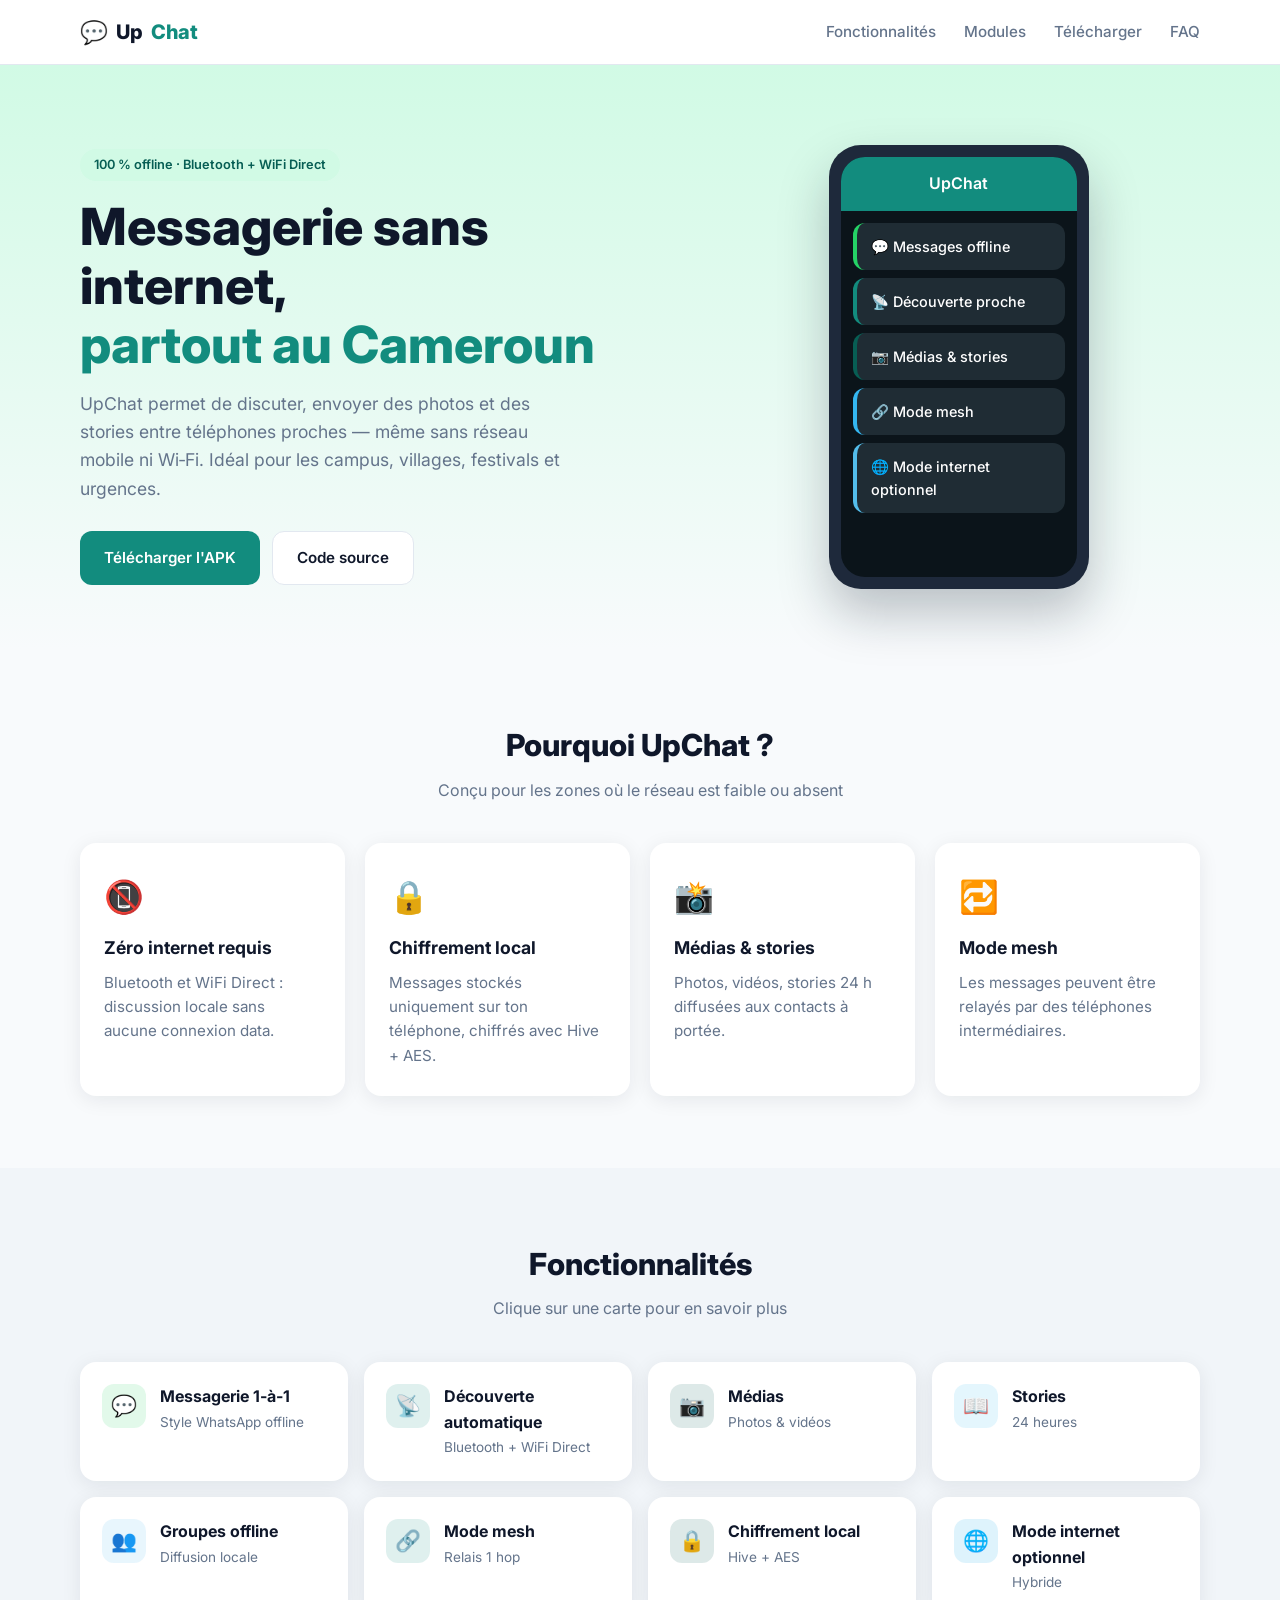
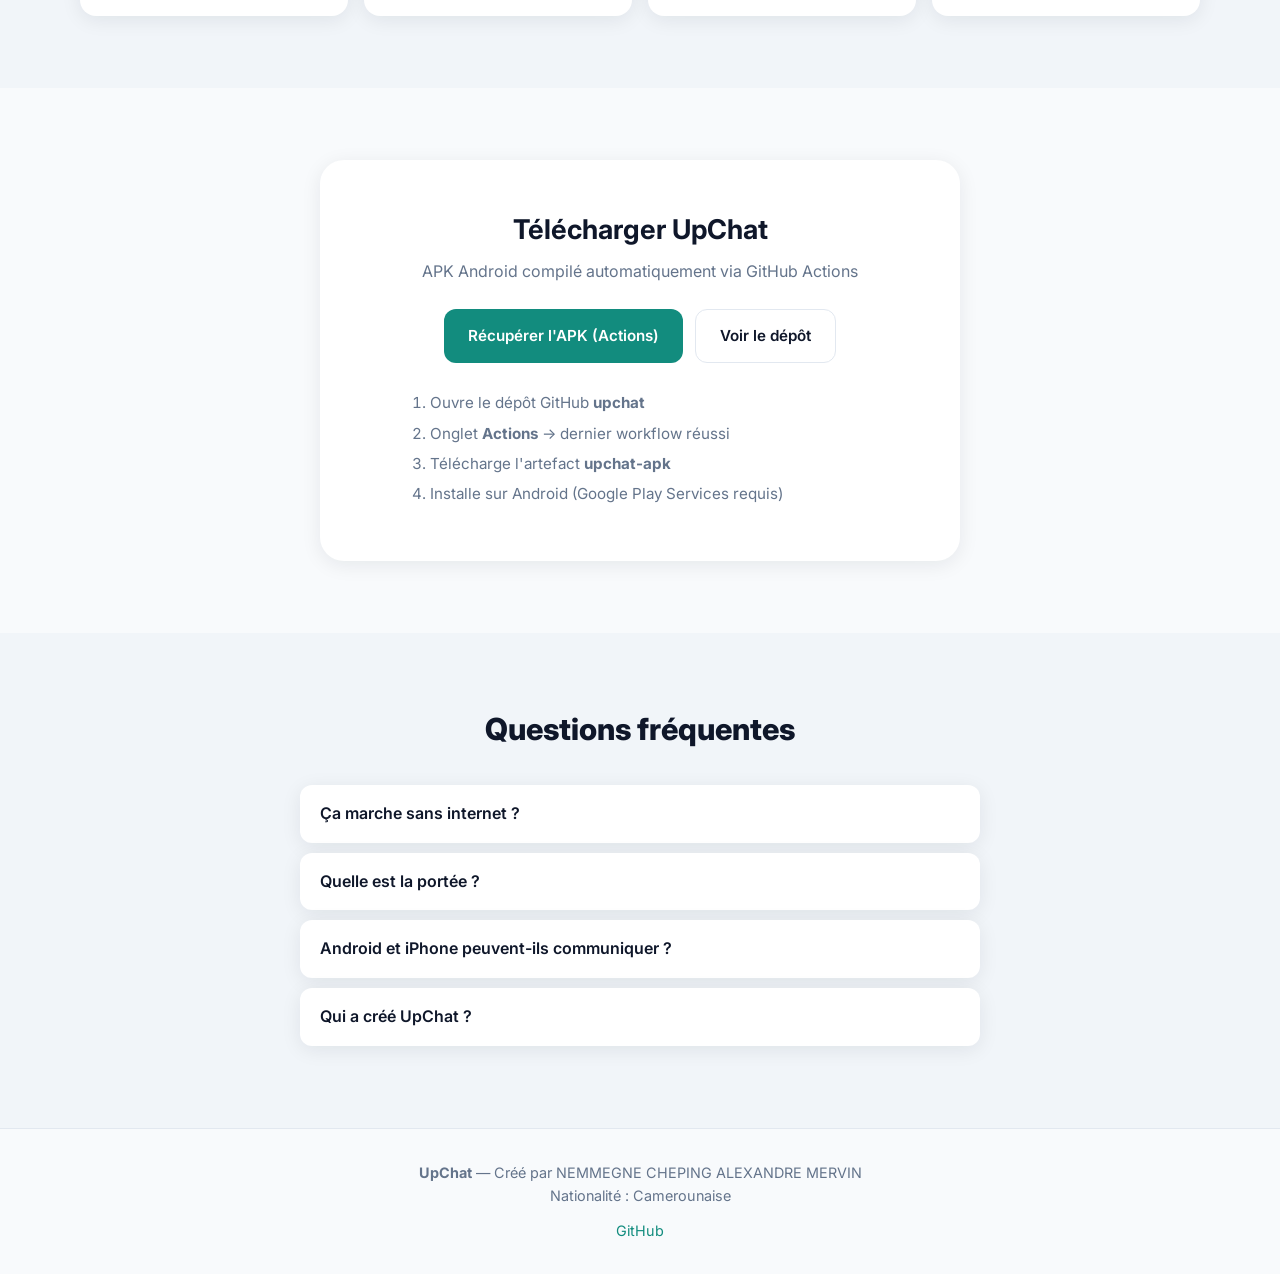
==== index.html @ 297f7749 "feat: site de présentation UpChat style Calc For All" ====
<!DOCTYPE html>
<html lang="fr">
<head>
  <meta charset="UTF-8" />
  <meta name="viewport" content="width=device-width, initial-scale=1.0" />
  <title>UpChat — Messagerie 100 % offline</title>
  <meta name="description" content="UpChat : messagerie P2P sans internet via Bluetooth et WiFi Direct. Créé par NEMMEGNE CHEPING ALEXANDRE MERVIN, Cameroun." />
  <link rel="preconnect" href="https://fonts.googleapis.com" />
  <link rel="preconnect" href="https://fonts.gstatic.com" crossorigin />
  <link href="https://fonts.googleapis.com/css2?family=Inter:wght@400;500;600;700;800&display=swap" rel="stylesheet" />
  <link rel="stylesheet" href="styles.css" />
</head>
<body>
  <nav class="nav">
    <div class="container nav-inner">
      <a href="#" class="logo">
        <span class="logo-icon">💬</span>
        Up<span>Chat</span>
      </a>
      <button class="nav-toggle" id="navToggle" aria-label="Menu">☰</button>
      <ul class="nav-links" id="navLinks">
        <li><a href="#features">Fonctionnalités</a></li>
        <li><a href="#modules">Modules</a></li>
        <li><a href="#download">Télécharger</a></li>
        <li><a href="#faq">FAQ</a></li>
      </ul>
    </div>
  </nav>

  <header class="hero">
    <div class="container hero-inner">
      <div>
        <span class="badge">100 % offline · Bluetooth + WiFi Direct</span>
        <h1>Messagerie sans internet,<br /><span>partout au Cameroun</span></h1>
        <p class="hero-sub">
          UpChat permet de discuter, envoyer des photos et des stories entre téléphones proches —
          même sans réseau mobile ni Wi‑Fi. Idéal pour les campus, villages, festivals et urgences.
        </p>
        <div class="hero-cta">
          <a class="btn btn-primary" href="#download">Télécharger l'APK</a>
          <a class="btn btn-ghost" href="https://github.com/alexchep47-gif/upchat" target="_blank" rel="noopener">Code source</a>
        </div>
      </div>
      <div class="phone-mockup">
        <div class="phone-screen">
          <div class="app-header">UpChat</div>
          <div class="app-modules">
            <div class="mini-card" style="--c:#25D366">💬 Messages offline</div>
            <div class="mini-card" style="--c:#128C7E">📡 Découverte proche</div>
            <div class="mini-card" style="--c:#075E54">📷 Médias & stories</div>
            <div class="mini-card" style="--c:#34B7F1">🔗 Mode mesh</div>
            <div class="mini-card" style="--c:#53BDEB">🌐 Mode internet optionnel</div>
          </div>
        </div>
      </div>
    </div>
  </header>

  <section class="section" id="features">
    <div class="container">
      <h2 class="section-title">Pourquoi UpChat ?</h2>
      <p class="section-sub">Conçu pour les zones où le réseau est faible ou absent</p>
      <div class="features-grid">
        <div class="feature-card">
          <div class="feature-icon">📵</div>
          <h3>Zéro internet requis</h3>
          <p>Bluetooth et WiFi Direct : discussion locale sans aucune connexion data.</p>
        </div>
        <div class="feature-card">
          <div class="feature-icon">🔒</div>
          <h3>Chiffrement local</h3>
          <p>Messages stockés uniquement sur ton téléphone, chiffrés avec Hive + AES.</p>
        </div>
        <div class="feature-card">
          <div class="feature-icon">📸</div>
          <h3>Médias & stories</h3>
          <p>Photos, vidéos, stories 24 h diffusées aux contacts à portée.</p>
        </div>
        <div class="feature-card">
          <div class="feature-icon">🔁</div>
          <h3>Mode mesh</h3>
          <p>Les messages peuvent être relayés par des téléphones intermédiaires.</p>
        </div>
      </div>
    </div>
  </section>

  <section class="section section-alt" id="modules">
    <div class="container">
      <h2 class="section-title">Fonctionnalités</h2>
      <p class="section-sub">Clique sur une carte pour en savoir plus</p>
      <div class="modules-grid" id="modulesGrid"></div>
    </div>
  </section>

  <section class="section" id="download">
    <div class="container">
      <div class="download-box">
        <h2>Télécharger UpChat</h2>
        <p>APK Android compilé automatiquement via GitHub Actions</p>
        <div class="download-actions">
          <a class="btn btn-primary" href="https://github.com/alexchep47-gif/upchat/actions" target="_blank" rel="noopener">
            Récupérer l'APK (Actions)
          </a>
          <a class="btn btn-ghost" href="https://github.com/alexchep47-gif/upchat" target="_blank" rel="noopener">
            Voir le dépôt
          </a>
        </div>
        <ol class="download-steps">
          <li>Ouvre le dépôt GitHub <strong>upchat</strong></li>
          <li>Onglet <strong>Actions</strong> → dernier workflow réussi</li>
          <li>Télécharge l'artefact <strong>upchat-apk</strong></li>
          <li>Installe sur Android (Google Play Services requis)</li>
        </ol>
      </div>
    </div>
  </section>

  <section class="section section-alt" id="faq">
    <div class="container">
      <h2 class="section-title">Questions fréquentes</h2>
      <div class="faq-list">
        <details class="faq-item">
          <summary>Ça marche sans internet ?</summary>
          <p>Oui. Le mode principal est 100 % offline via Bluetooth et WiFi Direct. Le mode internet est optionnel (Réglages).</p>
        </details>
        <details class="faq-item">
          <summary>Quelle est la portée ?</summary>
          <p>Quelques dizaines de mètres (radio Bluetooth / WiFi). Une portée de centaines de km nécessite le mode internet et un réseau.</p>
        </details>
        <details class="faq-item">
          <summary>Android et iPhone peuvent-ils communiquer ?</summary>
          <p>En offline pur, non (APIs différentes). Avec le mode internet optionnel + serveur de signalisation, oui.</p>
        </details>
        <details class="faq-item">
          <summary>Qui a créé UpChat ?</summary>
          <p><strong>NEMMEGNE CHEPING ALEXANDRE MERVIN</strong> — Nationalité camerounaise.</p>
        </details>
      </div>
    </div>
  </section>

  <footer class="footer">
    <div class="container">
      <p><strong>UpChat</strong> — Créé par NEMMEGNE CHEPING ALEXANDRE MERVIN</p>
      <p>Nationalité : Camerounaise</p>
      <p class="footer-links" style="margin-top:12px">
        <a href="https://github.com/alexchep47-gif/upchat" target="_blank" rel="noopener">GitHub</a>
      </p>
    </div>
  </footer>

  <div class="modal" id="moduleModal">
    <div class="modal-content">
      <button class="modal-close" id="modalClose" aria-label="Fermer">×</button>
      <div id="modalBody"></div>
    </div>
  </div>

  <script src="script.js"></script>
</body>
</html>
---- styles.css ----
:root {
  --primary: #128C7E;
  --primary-dark: #075E54;
  --accent: #25D366;
  --bg: #F8FAFC;
  --bg-alt: #F1F5F9;
  --text: #0F172A;
  --text-muted: #64748B;
  --card: #FFFFFF;
  --radius: 16px;
  --shadow: 0 4px 20px rgba(15, 23, 42, 0.08);
}

* {
  margin: 0;
  padding: 0;
  box-sizing: border-box;
}

body {
  font-family: 'Inter', system-ui, sans-serif;
  background: var(--bg);
  color: var(--text);
  line-height: 1.6;
}

.container {
  width: min(1120px, 92%);
  margin: 0 auto;
}

.nav {
  position: sticky;
  top: 0;
  z-index: 100;
  background: rgba(255, 255, 255, 0.9);
  backdrop-filter: blur(12px);
  border-bottom: 1px solid #E2E8F0;
}

.nav-inner {
  display: flex;
  align-items: center;
  justify-content: space-between;
  height: 64px;
}

.logo {
  font-weight: 800;
  font-size: 1.25rem;
  text-decoration: none;
  color: var(--text);
  display: inline-flex;
  align-items: center;
  gap: 8px;
}

.logo-icon {
  font-size: 1.4rem;
}

.logo span {
  color: var(--primary);
}

.nav-links {
  display: flex;
  gap: 28px;
  list-style: none;
}

.nav-links a {
  text-decoration: none;
  color: var(--text-muted);
  font-weight: 500;
  font-size: 0.95rem;
  transition: color 0.2s;
}

.nav-links a:hover {
  color: var(--primary);
}

.nav-toggle {
  display: none;
  background: none;
  border: none;
  font-size: 1.5rem;
  cursor: pointer;
}

.hero {
  padding: 80px 0 60px;
  background: linear-gradient(180deg, #D1FAE5 0%, var(--bg) 100%);
}

.hero-inner {
  display: grid;
  grid-template-columns: 1.1fr 0.9fr;
  gap: 48px;
  align-items: center;
}

.badge {
  display: inline-block;
  background: #D1FAE5;
  color: var(--primary-dark);
  font-size: 0.8rem;
  font-weight: 600;
  padding: 6px 14px;
  border-radius: 999px;
  margin-bottom: 16px;
}

.hero h1 {
  font-size: clamp(2.2rem, 5vw, 3.2rem);
  font-weight: 800;
  line-height: 1.15;
  margin-bottom: 16px;
}

.hero h1 span {
  color: var(--primary);
}

.hero-sub {
  font-size: 1.1rem;
  color: var(--text-muted);
  max-width: 480px;
  margin-bottom: 28px;
}

.hero-cta {
  display: flex;
  gap: 12px;
  flex-wrap: wrap;
}

.btn {
  display: inline-flex;
  align-items: center;
  justify-content: center;
  padding: 14px 24px;
  border-radius: 12px;
  font-weight: 600;
  font-size: 0.95rem;
  text-decoration: none;
  transition: all 0.2s;
  border: none;
  cursor: pointer;
}

.btn-primary {
  background: var(--primary);
  color: white;
}

.btn-primary:hover {
  background: var(--primary-dark);
  transform: translateY(-1px);
}

.btn-ghost {
  background: white;
  color: var(--text);
  border: 1px solid #E2E8F0;
}

.btn-ghost:hover {
  border-color: var(--primary);
  color: var(--primary);
}

.phone-mockup {
  width: 260px;
  margin: 0 auto;
  background: #1E293B;
  border-radius: 32px;
  padding: 12px;
  box-shadow: 0 25px 50px rgba(15, 23, 42, 0.25);
}

.phone-screen {
  background: #0B141A;
  border-radius: 24px;
  overflow: hidden;
  min-height: 420px;
}

.app-header {
  background: var(--primary);
  color: white;
  text-align: center;
  padding: 14px;
  font-weight: 600;
}

.app-modules {
  padding: 12px;
  display: flex;
  flex-direction: column;
  gap: 8px;
}

.mini-card {
  background: #1F2C34;
  color: white;
  padding: 12px 14px;
  border-radius: 12px;
  font-size: 0.9rem;
  font-weight: 500;
  border-left: 4px solid var(--c);
}

.section {
  padding: 72px 0;
}

.section-alt {
  background: var(--bg-alt);
}

.section-title {
  font-size: 1.9rem;
  font-weight: 800;
  text-align: center;
  margin-bottom: 8px;
}

.section-sub {
  text-align: center;
  color: var(--text-muted);
  margin-bottom: 40px;
}

.features-grid {
  display: grid;
  grid-template-columns: repeat(auto-fit, minmax(240px, 1fr));
  gap: 20px;
  margin-top: 40px;
}

.feature-card {
  background: var(--card);
  border-radius: var(--radius);
  padding: 28px 24px;
  box-shadow: var(--shadow);
  transition: transform 0.2s;
}

.feature-card:hover {
  transform: translateY(-4px);
}

.feature-icon {
  font-size: 2rem;
  margin-bottom: 12px;
}

.feature-card h3 {
  font-size: 1.1rem;
  margin-bottom: 8px;
}

.feature-card p {
  color: var(--text-muted);
  font-size: 0.95rem;
}

.modules-grid {
  display: grid;
  grid-template-columns: repeat(auto-fit, minmax(260px, 1fr));
  gap: 16px;
}

.module-card {
  background: var(--card);
  border-radius: var(--radius);
  padding: 20px;
  box-shadow: var(--shadow);
  cursor: pointer;
  transition: all 0.2s;
  border: 2px solid transparent;
  display: flex;
  gap: 14px;
  align-items: flex-start;
}

.module-card:hover {
  border-color: var(--primary);
  transform: translateY(-3px);
}

.module-icon {
  width: 44px;
  height: 44px;
  border-radius: 12px;
  display: flex;
  align-items: center;
  justify-content: center;
  font-size: 1.3rem;
  flex-shrink: 0;
}

.module-card h3 {
  font-size: 1rem;
  margin-bottom: 2px;
}

.module-card p {
  font-size: 0.85rem;
  color: var(--text-muted);
}

.download-box {
  background: var(--card);
  border-radius: 24px;
  padding: 48px 40px;
  text-align: center;
  box-shadow: var(--shadow);
  max-width: 640px;
  margin: 0 auto;
}

.download-box h2 {
  font-size: 1.7rem;
  margin-bottom: 8px;
}

.download-box > p {
  color: var(--text-muted);
  margin-bottom: 24px;
}

.download-actions {
  display: flex;
  gap: 12px;
  justify-content: center;
  flex-wrap: wrap;
  margin-bottom: 28px;
}

.download-steps {
  text-align: left;
  max-width: 420px;
  margin: 0 auto;
  color: var(--text-muted);
  font-size: 0.95rem;
}

.download-steps li {
  margin-bottom: 6px;
}

.faq-list {
  max-width: 680px;
  margin: 32px auto 0;
}

.faq-item {
  background: var(--card);
  border-radius: 12px;
  margin-bottom: 10px;
  box-shadow: var(--shadow);
  overflow: hidden;
}

.faq-item summary {
  padding: 16px 20px;
  font-weight: 600;
  cursor: pointer;
  list-style: none;
}

.faq-item summary::-webkit-details-marker {
  display: none;
}

.faq-item p {
  padding: 0 20px 16px;
  color: var(--text-muted);
  font-size: 0.95rem;
}

.footer {
  padding: 32px 0;
  text-align: center;
  color: var(--text-muted);
  font-size: 0.9rem;
  border-top: 1px solid #E2E8F0;
}

.footer-links a {
  color: var(--primary);
  text-decoration: none;
}

.modal {
  position: fixed;
  inset: 0;
  background: rgba(15, 23, 42, 0.55);
  display: none;
  align-items: center;
  justify-content: center;
  z-index: 200;
  padding: 20px;
}

.modal.open {
  display: flex;
}

.modal-content {
  background: white;
  border-radius: 20px;
  padding: 28px;
  max-width: 440px;
  width: 100%;
  position: relative;
  animation: slideUp 0.25s ease;
}

@keyframes slideUp {
  from { opacity: 0; transform: translateY(20px); }
  to { opacity: 1; transform: translateY(0); }
}

.modal-close {
  position: absolute;
  top: 12px;
  right: 16px;
  background: none;
  border: none;
  font-size: 1.6rem;
  cursor: pointer;
  color: var(--text-muted);
}

@media (max-width: 800px) {
  .hero-inner {
    grid-template-columns: 1fr;
    text-align: center;
  }

  .hero-sub {
    margin-left: auto;
    margin-right: auto;
  }

  .hero-cta {
    justify-content: center;
  }

  .nav-toggle {
    display: block;
  }

  .nav-links {
    display: none;
    position: absolute;
    top: 64px;
    left: 0;
    right: 0;
    background: white;
    flex-direction: column;
    padding: 16px;
    gap: 12px;
    border-bottom: 1px solid #E2E8F0;
  }

  .nav-links.open {
    display: flex;
  }
}
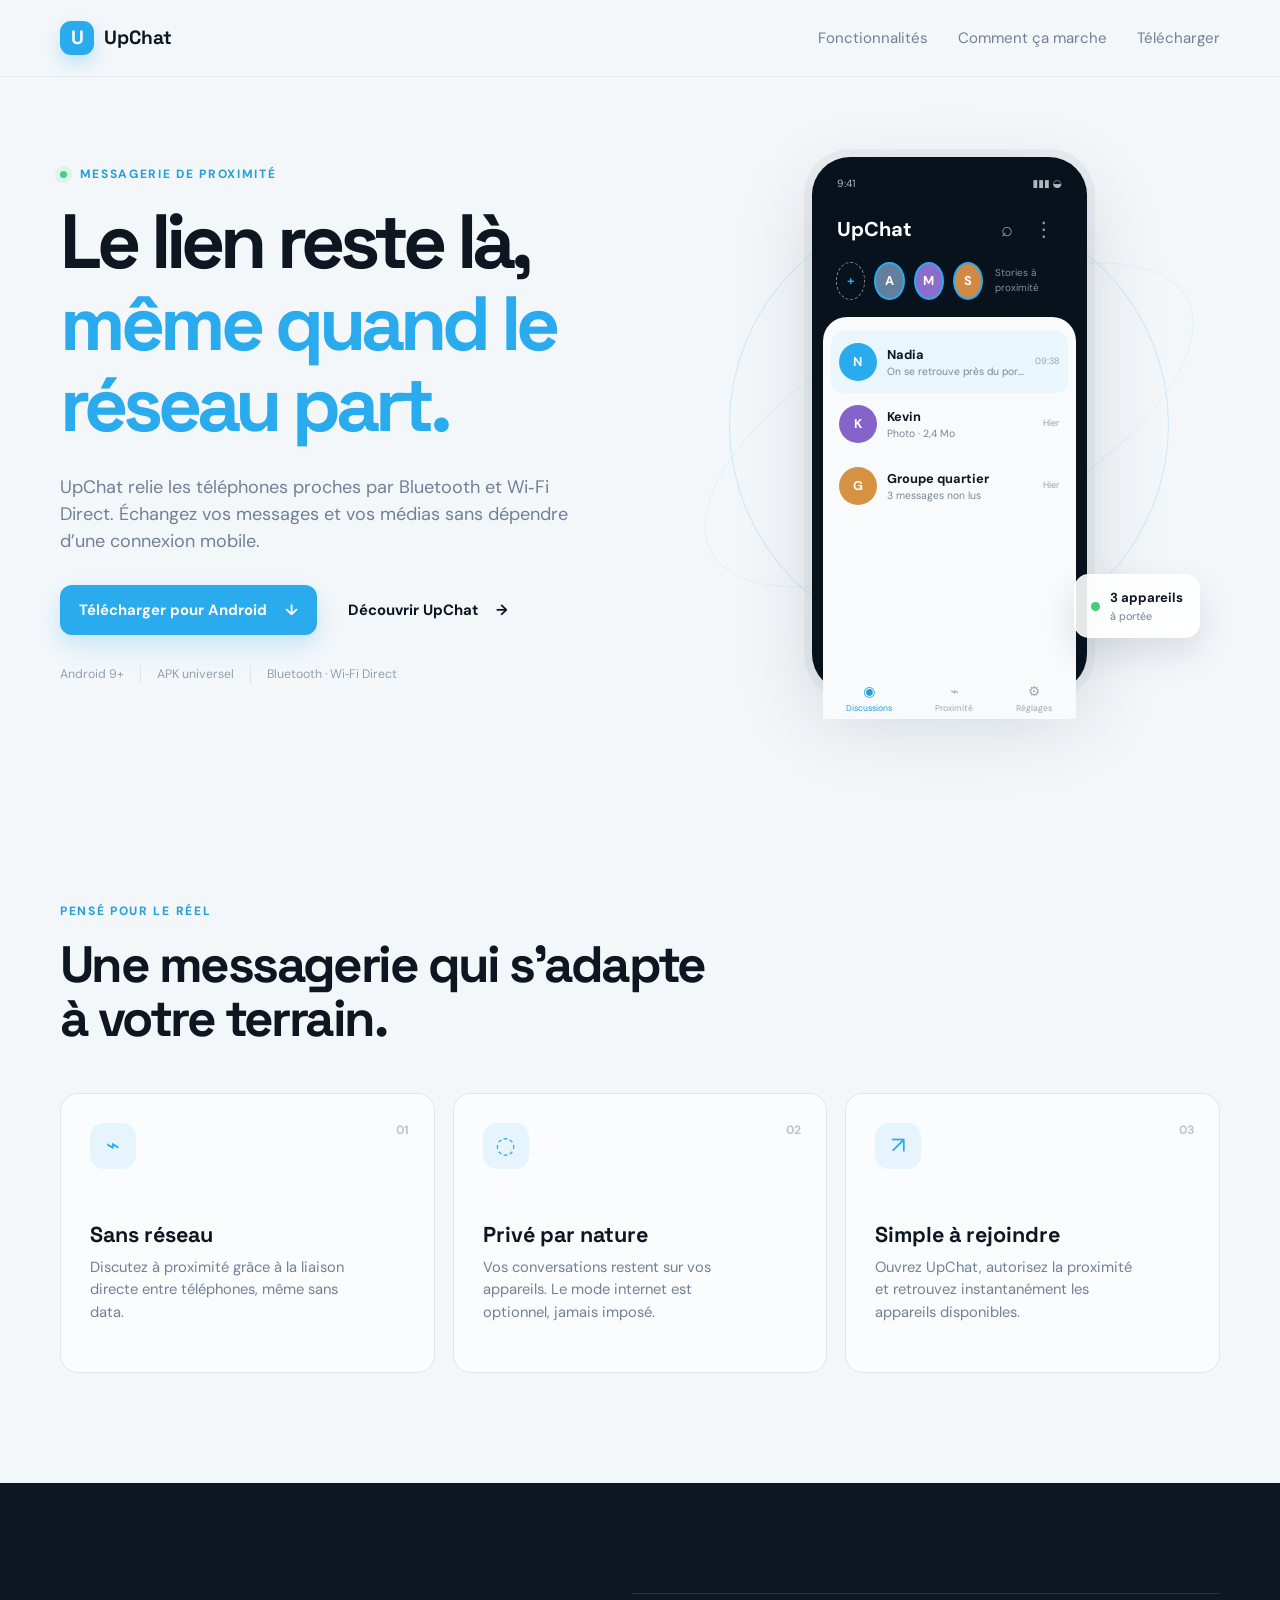
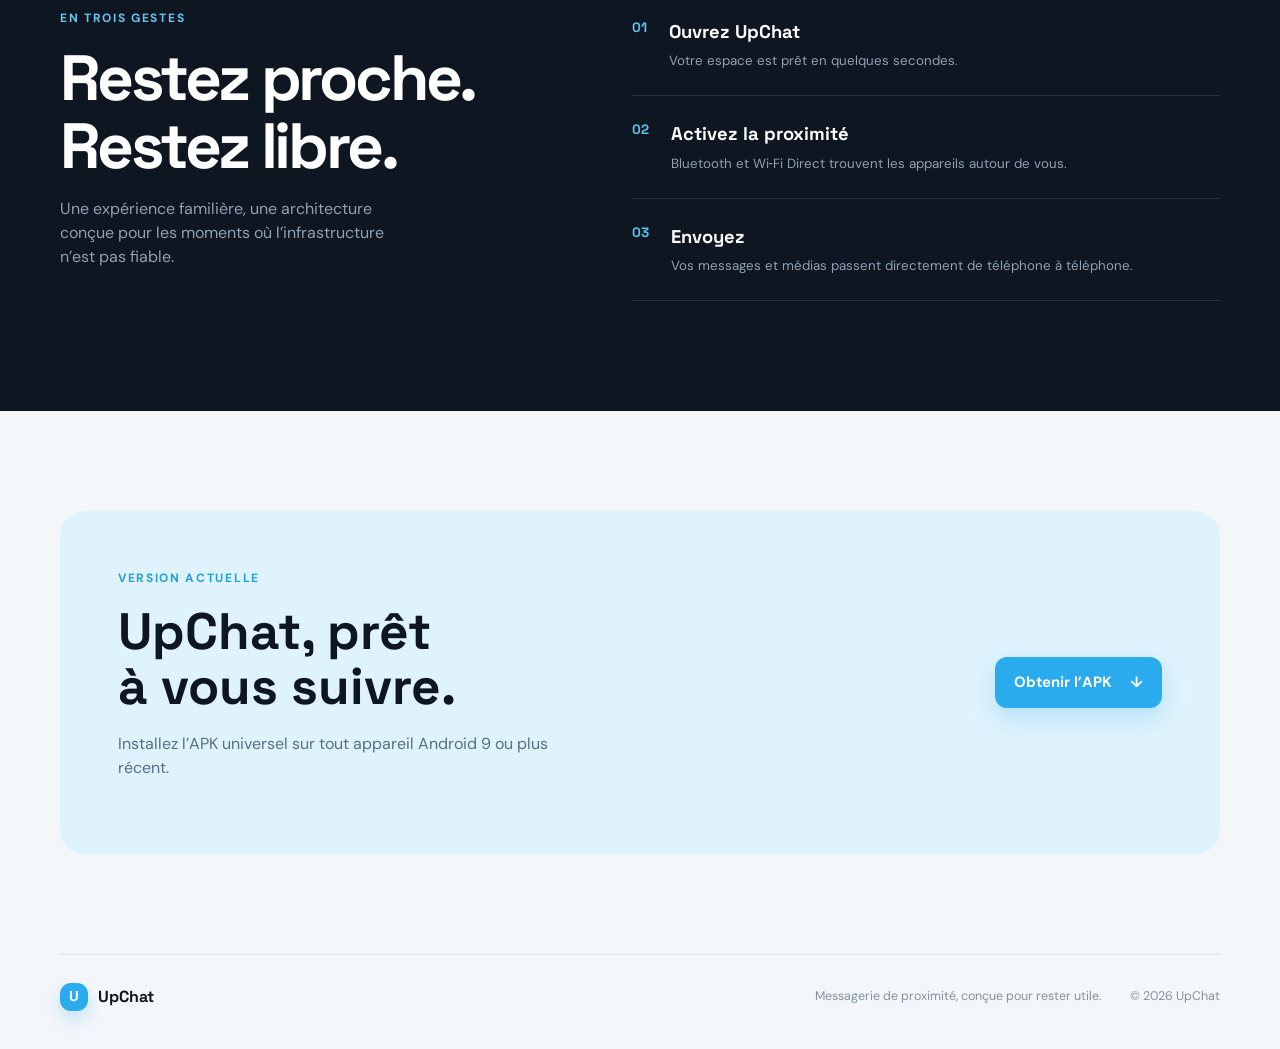
==== commit 8bb39c54: "Refondre le site UpChat responsive" ====
--- a/index.html
+++ b/index.html
@@ -1,162 +1,20 @@
-<!DOCTYPE html>
+<!doctype html>
 <html lang="fr">
 <head>
-  <meta charset="UTF-8" />
-  <meta name="viewport" content="width=device-width, initial-scale=1.0" />
-  <title>UpChat — Messagerie 100 % offline</title>
-  <meta name="description" content="UpChat : messagerie P2P sans internet via Bluetooth et WiFi Direct. Créé par NEMMEGNE CHEPING ALEXANDRE MERVIN, Cameroun." />
-  <link rel="preconnect" href="https://fonts.googleapis.com" />
-  <link rel="preconnect" href="https://fonts.gstatic.com" crossorigin />
-  <link href="https://fonts.googleapis.com/css2?family=Inter:wght@400;500;600;700;800&display=swap" rel="stylesheet" />
-  <link rel="stylesheet" href="styles.css" />
+  <meta charset="utf-8"><meta name="viewport" content="width=device-width, initial-scale=1">
+  <meta name="theme-color" content="#0e1621"><meta name="description" content="UpChat, la messagerie de proximité qui fonctionne même lorsque le réseau disparaît.">
+  <title>UpChat — Restez en lien, même hors réseau</title>
+  <link rel="icon" href="/app/favicon.png"><link rel="preconnect" href="https://fonts.googleapis.com"><link rel="preconnect" href="https://fonts.gstatic.com" crossorigin>
+  <link href="https://fonts.googleapis.com/css2?family=DM+Sans:wght@400;500;600;700&family=Space+Grotesk:wght@500;600;700&display=swap" rel="stylesheet"><link rel="stylesheet" href="styles.css">
 </head>
 <body>
-  <nav class="nav">
-    <div class="container nav-inner">
-      <a href="#" class="logo">
-        <span class="logo-icon">💬</span>
-        Up<span>Chat</span>
-      </a>
-      <button class="nav-toggle" id="navToggle" aria-label="Menu">☰</button>
-      <ul class="nav-links" id="navLinks">
-        <li><a href="#features">Fonctionnalités</a></li>
-        <li><a href="#modules">Modules</a></li>
-        <li><a href="#download">Télécharger</a></li>
-        <li><a href="#faq">FAQ</a></li>
-      </ul>
-    </div>
-  </nav>
-
-  <header class="hero">
-    <div class="container hero-inner">
-      <div>
-        <span class="badge">100 % offline · Bluetooth + WiFi Direct</span>
-        <h1>Messagerie sans internet,<br /><span>partout au Cameroun</span></h1>
-        <p class="hero-sub">
-          UpChat permet de discuter, envoyer des photos et des stories entre téléphones proches —
-          même sans réseau mobile ni Wi‑Fi. Idéal pour les campus, villages, festivals et urgences.
-        </p>
-        <div class="hero-cta">
-          <a class="btn btn-primary" href="#download">Télécharger l'APK</a>
-          <a class="btn btn-ghost" href="https://github.com/alexchep47-gif/upchat" target="_blank" rel="noopener">Code source</a>
-        </div>
-      </div>
-      <div class="phone-mockup">
-        <div class="phone-screen">
-          <div class="app-header">UpChat</div>
-          <div class="app-modules">
-            <div class="mini-card" style="--c:#25D366">💬 Messages offline</div>
-            <div class="mini-card" style="--c:#128C7E">📡 Découverte proche</div>
-            <div class="mini-card" style="--c:#075E54">📷 Médias & stories</div>
-            <div class="mini-card" style="--c:#34B7F1">🔗 Mode mesh</div>
-            <div class="mini-card" style="--c:#53BDEB">🌐 Mode internet optionnel</div>
-          </div>
-        </div>
-      </div>
-    </div>
-  </header>
-
-  <section class="section" id="features">
-    <div class="container">
-      <h2 class="section-title">Pourquoi UpChat ?</h2>
-      <p class="section-sub">Conçu pour les zones où le réseau est faible ou absent</p>
-      <div class="features-grid">
-        <div class="feature-card">
-          <div class="feature-icon">📵</div>
-          <h3>Zéro internet requis</h3>
-          <p>Bluetooth et WiFi Direct : discussion locale sans aucune connexion data.</p>
-        </div>
-        <div class="feature-card">
-          <div class="feature-icon">🔒</div>
-          <h3>Chiffrement local</h3>
-          <p>Messages stockés uniquement sur ton téléphone, chiffrés avec Hive + AES.</p>
-        </div>
-        <div class="feature-card">
-          <div class="feature-icon">📸</div>
-          <h3>Médias & stories</h3>
-          <p>Photos, vidéos, stories 24 h diffusées aux contacts à portée.</p>
-        </div>
-        <div class="feature-card">
-          <div class="feature-icon">🔁</div>
-          <h3>Mode mesh</h3>
-          <p>Les messages peuvent être relayés par des téléphones intermédiaires.</p>
-        </div>
-      </div>
-    </div>
-  </section>
-
-  <section class="section section-alt" id="modules">
-    <div class="container">
-      <h2 class="section-title">Fonctionnalités</h2>
-      <p class="section-sub">Clique sur une carte pour en savoir plus</p>
-      <div class="modules-grid" id="modulesGrid"></div>
-    </div>
-  </section>
-
-  <section class="section" id="download">
-    <div class="container">
-      <div class="download-box">
-        <h2>Télécharger UpChat</h2>
-        <p>APK Android compilé automatiquement via GitHub Actions</p>
-        <div class="download-actions">
-          <a class="btn btn-primary" href="https://github.com/alexchep47-gif/upchat/actions" target="_blank" rel="noopener">
-            Récupérer l'APK (Actions)
-          </a>
-          <a class="btn btn-ghost" href="https://github.com/alexchep47-gif/upchat" target="_blank" rel="noopener">
-            Voir le dépôt
-          </a>
-        </div>
-        <ol class="download-steps">
-          <li>Ouvre le dépôt GitHub <strong>upchat</strong></li>
-          <li>Onglet <strong>Actions</strong> → dernier workflow réussi</li>
-          <li>Télécharge l'artefact <strong>upchat-apk</strong></li>
-          <li>Installe sur Android (Google Play Services requis)</li>
-        </ol>
-      </div>
-    </div>
-  </section>
-
-  <section class="section section-alt" id="faq">
-    <div class="container">
-      <h2 class="section-title">Questions fréquentes</h2>
-      <div class="faq-list">
-        <details class="faq-item">
-          <summary>Ça marche sans internet ?</summary>
-          <p>Oui. Le mode principal est 100 % offline via Bluetooth et WiFi Direct. Le mode internet est optionnel (Réglages).</p>
-        </details>
-        <details class="faq-item">
-          <summary>Quelle est la portée ?</summary>
-          <p>Quelques dizaines de mètres (radio Bluetooth / WiFi). Une portée de centaines de km nécessite le mode internet et un réseau.</p>
-        </details>
-        <details class="faq-item">
-          <summary>Android et iPhone peuvent-ils communiquer ?</summary>
-          <p>En offline pur, non (APIs différentes). Avec le mode internet optionnel + serveur de signalisation, oui.</p>
-        </details>
-        <details class="faq-item">
-          <summary>Qui a créé UpChat ?</summary>
-          <p><strong>NEMMEGNE CHEPING ALEXANDRE MERVIN</strong> — Nationalité camerounaise.</p>
-        </details>
-      </div>
-    </div>
-  </section>
-
-  <footer class="footer">
-    <div class="container">
-      <p><strong>UpChat</strong> — Créé par NEMMEGNE CHEPING ALEXANDRE MERVIN</p>
-      <p>Nationalité : Camerounaise</p>
-      <p class="footer-links" style="margin-top:12px">
-        <a href="https://github.com/alexchep47-gif/upchat" target="_blank" rel="noopener">GitHub</a>
-      </p>
-    </div>
-  </footer>
-
-  <div class="modal" id="moduleModal">
-    <div class="modal-content">
-      <button class="modal-close" id="modalClose" aria-label="Fermer">×</button>
-      <div id="modalBody"></div>
-    </div>
-  </div>
-
-  <script src="script.js"></script>
+  <header class="site-header"><div class="shell nav-wrap"><a class="brand" href="#top" aria-label="UpChat accueil"><span class="brand-mark">U</span><span>UpChat</span></a><button class="menu-toggle" id="menuToggle" aria-expanded="false" aria-controls="mainNav">Menu</button><nav id="mainNav" class="main-nav"><a href="#features">Fonctionnalités</a><a href="#how">Comment ça marche</a><a href="#download">Télécharger</a></nav></div></header>
+  <main id="top">
+    <section class="hero shell"><div class="hero-copy"><p class="eyebrow"><span class="pulse"></span> Messagerie de proximité</p><h1>Le lien reste là,<br><em>même quand le réseau part.</em></h1><p class="lede">UpChat relie les téléphones proches par Bluetooth et Wi‑Fi Direct. Échangez vos messages et vos médias sans dépendre d’une connexion mobile.</p><div class="hero-actions"><a class="button button-primary" href="/downloads/UpChat-universal.apk" download>Télécharger pour Android <span>↓</span></a><a class="button button-quiet" href="#features">Découvrir UpChat <span>→</span></a></div><div class="hero-note"><span>Android 9+</span><span>APK universel</span><span>Bluetooth · Wi‑Fi Direct</span></div></div><div class="device-stage" aria-label="Aperçu de l’application UpChat"><div class="orbit orbit-a"></div><div class="orbit orbit-b"></div><div class="phone"><div class="phone-top"><span>9:41</span><span>▮▮▮ ◒</span></div><div class="phone-title"><strong>UpChat</strong><span>⌕ ⋮</span></div><div class="story-row"><span class="story plus">+</span><span class="story one">A</span><span class="story two">M</span><span class="story three">S</span><small>Stories à proximité</small></div><div class="chat-list"><div class="chat-item active"><span class="avatar blue">N</span><span><b>Nadia</b><small>On se retrouve près du portail</small></span><time>09:38</time></div><div class="chat-item"><span class="avatar violet">K</span><span><b>Kevin</b><small>Photo · 2,4 Mo</small></span><time>Hier</time></div><div class="chat-item"><span class="avatar amber">G</span><span><b>Groupe quartier</b><small>3 messages non lus</small></span><time>Hier</time></div></div><div class="phone-nav"><span class="selected">◉<small>Discussions</small></span><span>⌁<small>Proximité</small></span><span>⚙<small>Réglages</small></span></div></div><div class="float-card"><span class="signal-dot"></span><span><b>3 appareils</b><small>à portée</small></span></div></div></section>
+    <section id="features" class="section shell"><div class="section-heading"><p class="eyebrow">Pensé pour le réel</p><h2>Une messagerie qui s’adapte<br>à votre terrain.</h2></div><div class="feature-grid"><article><span class="feature-number">01</span><div class="feature-icon">⌁</div><h3>Sans réseau</h3><p>Discutez à proximité grâce à la liaison directe entre téléphones, même sans data.</p></article><article><span class="feature-number">02</span><div class="feature-icon">◌</div><h3>Privé par nature</h3><p>Vos conversations restent sur vos appareils. Le mode internet est optionnel, jamais imposé.</p></article><article><span class="feature-number">03</span><div class="feature-icon">↗</div><h3>Simple à rejoindre</h3><p>Ouvrez UpChat, autorisez la proximité et retrouvez instantanément les appareils disponibles.</p></article></div></section>
+    <section id="how" class="section section-dark"><div class="shell how-grid"><div><p class="eyebrow">En trois gestes</p><h2>Restez proche.<br>Restez libre.</h2><p class="dark-copy">Une expérience familière, une architecture conçue pour les moments où l’infrastructure n’est pas fiable.</p></div><div class="steps"><div><b>01</b><span><strong>Ouvrez UpChat</strong><small>Votre espace est prêt en quelques secondes.</small></span></div><div><b>02</b><span><strong>Activez la proximité</strong><small>Bluetooth et Wi‑Fi Direct trouvent les appareils autour de vous.</small></span></div><div><b>03</b><span><strong>Envoyez</strong><small>Vos messages et médias passent directement de téléphone à téléphone.</small></span></div></div></div></section>
+    <section id="download" class="download shell"><div class="download-card"><div><p class="eyebrow">Version actuelle</p><h2>UpChat, prêt<br>à vous suivre.</h2><p>Installez l’APK universel sur tout appareil Android 9 ou plus récent.</p></div><a class="button button-primary" href="/downloads/UpChat-universal.apk" download>Obtenir l’APK <span>↓</span></a></div></section>
+  </main>
+  <footer class="footer shell"><a class="brand" href="#top"><span class="brand-mark">U</span><span>UpChat</span></a><p>Messagerie de proximité, conçue pour rester utile.</p><span>© 2026 UpChat</span></footer><script src="script.js"></script>
 </body>
 </html>
--- a/styles.css
+++ b/styles.css
@@ -1,474 +1 @@
-:root {
-  --primary: #128C7E;
-  --primary-dark: #075E54;
-  --accent: #25D366;
-  --bg: #F8FAFC;
-  --bg-alt: #F1F5F9;
-  --text: #0F172A;
-  --text-muted: #64748B;
-  --card: #FFFFFF;
-  --radius: 16px;
-  --shadow: 0 4px 20px rgba(15, 23, 42, 0.08);
-}
-
-* {
-  margin: 0;
-  padding: 0;
-  box-sizing: border-box;
-}
-
-body {
-  font-family: 'Inter', system-ui, sans-serif;
-  background: var(--bg);
-  color: var(--text);
-  line-height: 1.6;
-}
-
-.container {
-  width: min(1120px, 92%);
-  margin: 0 auto;
-}
-
-.nav {
-  position: sticky;
-  top: 0;
-  z-index: 100;
-  background: rgba(255, 255, 255, 0.9);
-  backdrop-filter: blur(12px);
-  border-bottom: 1px solid #E2E8F0;
-}
-
-.nav-inner {
-  display: flex;
-  align-items: center;
-  justify-content: space-between;
-  height: 64px;
-}
-
-.logo {
-  font-weight: 800;
-  font-size: 1.25rem;
-  text-decoration: none;
-  color: var(--text);
-  display: inline-flex;
-  align-items: center;
-  gap: 8px;
-}
-
-.logo-icon {
-  font-size: 1.4rem;
-}
-
-.logo span {
-  color: var(--primary);
-}
-
-.nav-links {
-  display: flex;
-  gap: 28px;
-  list-style: none;
-}
-
-.nav-links a {
-  text-decoration: none;
-  color: var(--text-muted);
-  font-weight: 500;
-  font-size: 0.95rem;
-  transition: color 0.2s;
-}
-
-.nav-links a:hover {
-  color: var(--primary);
-}
-
-.nav-toggle {
-  display: none;
-  background: none;
-  border: none;
-  font-size: 1.5rem;
-  cursor: pointer;
-}
-
-.hero {
-  padding: 80px 0 60px;
-  background: linear-gradient(180deg, #D1FAE5 0%, var(--bg) 100%);
-}
-
-.hero-inner {
-  display: grid;
-  grid-template-columns: 1.1fr 0.9fr;
-  gap: 48px;
-  align-items: center;
-}
-
-.badge {
-  display: inline-block;
-  background: #D1FAE5;
-  color: var(--primary-dark);
-  font-size: 0.8rem;
-  font-weight: 600;
-  padding: 6px 14px;
-  border-radius: 999px;
-  margin-bottom: 16px;
-}
-
-.hero h1 {
-  font-size: clamp(2.2rem, 5vw, 3.2rem);
-  font-weight: 800;
-  line-height: 1.15;
-  margin-bottom: 16px;
-}
-
-.hero h1 span {
-  color: var(--primary);
-}
-
-.hero-sub {
-  font-size: 1.1rem;
-  color: var(--text-muted);
-  max-width: 480px;
-  margin-bottom: 28px;
-}
-
-.hero-cta {
-  display: flex;
-  gap: 12px;
-  flex-wrap: wrap;
-}
-
-.btn {
-  display: inline-flex;
-  align-items: center;
-  justify-content: center;
-  padding: 14px 24px;
-  border-radius: 12px;
-  font-weight: 600;
-  font-size: 0.95rem;
-  text-decoration: none;
-  transition: all 0.2s;
-  border: none;
-  cursor: pointer;
-}
-
-.btn-primary {
-  background: var(--primary);
-  color: white;
-}
-
-.btn-primary:hover {
-  background: var(--primary-dark);
-  transform: translateY(-1px);
-}
-
-.btn-ghost {
-  background: white;
-  color: var(--text);
-  border: 1px solid #E2E8F0;
-}
-
-.btn-ghost:hover {
-  border-color: var(--primary);
-  color: var(--primary);
-}
-
-.phone-mockup {
-  width: 260px;
-  margin: 0 auto;
-  background: #1E293B;
-  border-radius: 32px;
-  padding: 12px;
-  box-shadow: 0 25px 50px rgba(15, 23, 42, 0.25);
-}
-
-.phone-screen {
-  background: #0B141A;
-  border-radius: 24px;
-  overflow: hidden;
-  min-height: 420px;
-}
-
-.app-header {
-  background: var(--primary);
-  color: white;
-  text-align: center;
-  padding: 14px;
-  font-weight: 600;
-}
-
-.app-modules {
-  padding: 12px;
-  display: flex;
-  flex-direction: column;
-  gap: 8px;
-}
-
-.mini-card {
-  background: #1F2C34;
-  color: white;
-  padding: 12px 14px;
-  border-radius: 12px;
-  font-size: 0.9rem;
-  font-weight: 500;
-  border-left: 4px solid var(--c);
-}
-
-.section {
-  padding: 72px 0;
-}
-
-.section-alt {
-  background: var(--bg-alt);
-}
-
-.section-title {
-  font-size: 1.9rem;
-  font-weight: 800;
-  text-align: center;
-  margin-bottom: 8px;
-}
-
-.section-sub {
-  text-align: center;
-  color: var(--text-muted);
-  margin-bottom: 40px;
-}
-
-.features-grid {
-  display: grid;
-  grid-template-columns: repeat(auto-fit, minmax(240px, 1fr));
-  gap: 20px;
-  margin-top: 40px;
-}
-
-.feature-card {
-  background: var(--card);
-  border-radius: var(--radius);
-  padding: 28px 24px;
-  box-shadow: var(--shadow);
-  transition: transform 0.2s;
-}
-
-.feature-card:hover {
-  transform: translateY(-4px);
-}
-
-.feature-icon {
-  font-size: 2rem;
-  margin-bottom: 12px;
-}
-
-.feature-card h3 {
-  font-size: 1.1rem;
-  margin-bottom: 8px;
-}
-
-.feature-card p {
-  color: var(--text-muted);
-  font-size: 0.95rem;
-}
-
-.modules-grid {
-  display: grid;
-  grid-template-columns: repeat(auto-fit, minmax(260px, 1fr));
-  gap: 16px;
-}
-
-.module-card {
-  background: var(--card);
-  border-radius: var(--radius);
-  padding: 20px;
-  box-shadow: var(--shadow);
-  cursor: pointer;
-  transition: all 0.2s;
-  border: 2px solid transparent;
-  display: flex;
-  gap: 14px;
-  align-items: flex-start;
-}
-
-.module-card:hover {
-  border-color: var(--primary);
-  transform: translateY(-3px);
-}
-
-.module-icon {
-  width: 44px;
-  height: 44px;
-  border-radius: 12px;
-  display: flex;
-  align-items: center;
-  justify-content: center;
-  font-size: 1.3rem;
-  flex-shrink: 0;
-}
-
-.module-card h3 {
-  font-size: 1rem;
-  margin-bottom: 2px;
-}
-
-.module-card p {
-  font-size: 0.85rem;
-  color: var(--text-muted);
-}
-
-.download-box {
-  background: var(--card);
-  border-radius: 24px;
-  padding: 48px 40px;
-  text-align: center;
-  box-shadow: var(--shadow);
-  max-width: 640px;
-  margin: 0 auto;
-}
-
-.download-box h2 {
-  font-size: 1.7rem;
-  margin-bottom: 8px;
-}
-
-.download-box > p {
-  color: var(--text-muted);
-  margin-bottom: 24px;
-}
-
-.download-actions {
-  display: flex;
-  gap: 12px;
-  justify-content: center;
-  flex-wrap: wrap;
-  margin-bottom: 28px;
-}
-
-.download-steps {
-  text-align: left;
-  max-width: 420px;
-  margin: 0 auto;
-  color: var(--text-muted);
-  font-size: 0.95rem;
-}
-
-.download-steps li {
-  margin-bottom: 6px;
-}
-
-.faq-list {
-  max-width: 680px;
-  margin: 32px auto 0;
-}
-
-.faq-item {
-  background: var(--card);
-  border-radius: 12px;
-  margin-bottom: 10px;
-  box-shadow: var(--shadow);
-  overflow: hidden;
-}
-
-.faq-item summary {
-  padding: 16px 20px;
-  font-weight: 600;
-  cursor: pointer;
-  list-style: none;
-}
-
-.faq-item summary::-webkit-details-marker {
-  display: none;
-}
-
-.faq-item p {
-  padding: 0 20px 16px;
-  color: var(--text-muted);
-  font-size: 0.95rem;
-}
-
-.footer {
-  padding: 32px 0;
-  text-align: center;
-  color: var(--text-muted);
-  font-size: 0.9rem;
-  border-top: 1px solid #E2E8F0;
-}
-
-.footer-links a {
-  color: var(--primary);
-  text-decoration: none;
-}
-
-.modal {
-  position: fixed;
-  inset: 0;
-  background: rgba(15, 23, 42, 0.55);
-  display: none;
-  align-items: center;
-  justify-content: center;
-  z-index: 200;
-  padding: 20px;
-}
-
-.modal.open {
-  display: flex;
-}
-
-.modal-content {
-  background: white;
-  border-radius: 20px;
-  padding: 28px;
-  max-width: 440px;
-  width: 100%;
-  position: relative;
-  animation: slideUp 0.25s ease;
-}
-
-@keyframes slideUp {
-  from { opacity: 0; transform: translateY(20px); }
-  to { opacity: 1; transform: translateY(0); }
-}
-
-.modal-close {
-  position: absolute;
-  top: 12px;
-  right: 16px;
-  background: none;
-  border: none;
-  font-size: 1.6rem;
-  cursor: pointer;
-  color: var(--text-muted);
-}
-
-@media (max-width: 800px) {
-  .hero-inner {
-    grid-template-columns: 1fr;
-    text-align: center;
-  }
-
-  .hero-sub {
-    margin-left: auto;
-    margin-right: auto;
-  }
-
-  .hero-cta {
-    justify-content: center;
-  }
-
-  .nav-toggle {
-    display: block;
-  }
-
-  .nav-links {
-    display: none;
-    position: absolute;
-    top: 64px;
-    left: 0;
-    right: 0;
-    background: white;
-    flex-direction: column;
-    padding: 16px;
-    gap: 12px;
-    border-bottom: 1px solid #E2E8F0;
-  }
-
-  .nav-links.open {
-    display: flex;
-  }
-}
+:root{--ink:#0e1621;--ink-2:#182533;--blue:#2aabee;--blue-2:#229ed9;--paper:#f4f7fa;--muted:#718096;--line:#dce6ee;--white:#fff;--shadow:0 28px 80px rgba(11,31,50,.15)}*{box-sizing:border-box}html{scroll-behavior:smooth}body{margin:0;background:var(--paper);color:var(--ink);font-family:'DM Sans',system-ui,sans-serif;line-height:1.5}.shell{width:min(1160px,calc(100% - 48px));margin:auto}.site-header{position:sticky;top:0;z-index:10;background:rgba(244,247,250,.85);backdrop-filter:blur(18px);border-bottom:1px solid rgba(220,230,238,.75)}.nav-wrap{height:76px;display:flex;align-items:center;justify-content:space-between}.brand{display:inline-flex;align-items:center;gap:10px;text-decoration:none;color:var(--ink);font-family:'Space Grotesk';font-size:1.2rem;font-weight:700}.brand-mark{display:grid;place-items:center;width:34px;height:34px;border-radius:11px;background:var(--blue);color:var(--white);font-weight:700;box-shadow:0 8px 18px rgba(42,171,238,.28)}.main-nav{display:flex;gap:30px}.main-nav a{color:var(--muted);font-size:.94rem;text-decoration:none}.main-nav a:hover{color:var(--blue)}.menu-toggle{display:none;border:0;background:none;color:var(--ink);font:inherit}.hero{min-height:680px;display:grid;grid-template-columns:1.02fr .98fr;align-items:center;gap:55px;padding:80px 0 100px}.eyebrow{margin:0 0 18px;color:var(--blue-2);font-size:.75rem;font-weight:700;letter-spacing:.14em;text-transform:uppercase}.pulse{display:inline-block;width:7px;height:7px;margin-right:8px;border-radius:50%;background:#43d17b;box-shadow:0 0 0 5px rgba(67,209,123,.12)}h1,h2,h3{font-family:'Space Grotesk',sans-serif;line-height:1.06;margin:0}h1{font-size:clamp(3rem,6vw,5.25rem);letter-spacing:-.065em}h1 em{color:var(--blue);font-style:normal}.lede{max-width:540px;margin:28px 0 30px;color:var(--muted);font-size:1.13rem}.hero-actions{display:flex;gap:12px;flex-wrap:wrap}.button{display:inline-flex;align-items:center;gap:18px;border-radius:12px;padding:14px 19px;text-decoration:none;font-size:.93rem;font-weight:700;transition:.2s ease}.button-primary{background:var(--blue);color:var(--white);box-shadow:0 10px 24px rgba(42,171,238,.24)}.button-primary:hover{background:var(--blue-2);transform:translateY(-2px)}.button-quiet{color:var(--ink);background:transparent}.button-quiet:hover{color:var(--blue)}.hero-note{display:flex;gap:16px;margin-top:30px;color:#90a0ae;font-size:.77rem}.hero-note span+span{border-left:1px solid var(--line);padding-left:16px}.device-stage{position:relative;min-height:500px;display:grid;place-items:center}.orbit{position:absolute;border:1px solid rgba(42,171,238,.2);border-radius:50%}.orbit-a{width:440px;height:440px}.orbit-b{width:540px;height:230px;transform:rotate(-28deg);border-color:rgba(42,171,238,.1)}.phone{position:relative;z-index:1;width:275px;height:535px;padding:11px;border-radius:38px;background:#07121d;box-shadow:var(--shadow),0 0 0 8px rgba(14,22,33,.04)}.phone:before{content:'';position:absolute;top:10px;left:50%;width:90px;height:23px;transform:translateX(-50%);border-radius:0 0 15px 15px;background:#07121d}.phone-top{height:26px;display:flex;justify-content:space-between;padding:8px 14px;color:rgba(255,255,255,.7);font-size:.65rem}.phone-title{display:flex;justify-content:space-between;padding:20px 14px 14px;color:#fff;font-size:1.25rem}.phone-title span{color:rgba(255,255,255,.6);letter-spacing:8px}.story-row{display:flex;align-items:center;gap:9px;padding:4px 13px 17px}.story{display:grid;place-items:center;width:38px;height:38px;border-radius:50%;color:#fff;font-size:.8rem;font-weight:700;border:2px solid #2aabee}.story.plus{border:1px dashed rgba(255,255,255,.5);color:#2aabee}.story.one{background:#637f9d}.story.two{background:#8d6dcc}.story.three{background:#d08a45}.story-row small{margin-left:3px;color:rgba(255,255,255,.52);font-size:.62rem}.chat-list{background:#f8fafc;border-radius:24px 24px 0 0;height:350px;padding:14px 8px}.chat-item{display:flex;align-items:center;gap:10px;padding:12px 8px;border-radius:13px}.chat-item.active{background:#eaf6fd}.chat-item span:nth-child(2){display:grid;flex:1}.chat-item b{font-size:.8rem}.chat-item small{overflow:hidden;color:#7b8793;font-size:.65rem;white-space:nowrap;text-overflow:ellipsis}.chat-item time{color:#96a2ad;font-size:.57rem}.avatar{display:grid;place-items:center;width:38px;height:38px;border-radius:50%;color:#fff;font-weight:700;font-size:.8rem}.blue{background:#2aabee}.violet{background:#8564ca}.amber{background:#d59242}.phone-nav{display:flex;justify-content:space-around;padding:14px 2px 4px;background:#f8fafc;color:#9ba8b4;font-size:1rem}.phone-nav span{display:grid;place-items:center;font-size:.86rem}.phone-nav small{font-size:.54rem}.phone-nav .selected{color:#229ed9}.float-card{position:absolute;z-index:2;right:20px;bottom:54px;display:flex;align-items:center;gap:10px;padding:13px 16px;background:rgba(255,255,255,.9);border:1px solid rgba(255,255,255,.7);border-radius:15px;box-shadow:0 15px 35px rgba(15,36,55,.12);font-size:.82rem}.float-card span:last-child{display:grid}.float-card small{color:var(--muted);font-size:.68rem}.signal-dot{width:9px;height:9px;background:#41cd79;border-radius:50%}.section{padding:110px 0}.section-heading{margin-bottom:46px}.section h2{font-size:clamp(2rem,4vw,3.35rem);letter-spacing:-.05em}.feature-grid{display:grid;grid-template-columns:repeat(3,1fr);gap:18px}.feature-grid article{position:relative;min-height:280px;padding:29px;border:1px solid var(--line);border-radius:18px;background:rgba(255,255,255,.62);transition:.2s}.feature-grid article:hover{transform:translateY(-5px);background:#fff;box-shadow:0 18px 45px rgba(15,36,55,.08)}.feature-number{position:absolute;right:25px;top:27px;color:#b8c6d1;font-size:.76rem;font-weight:700}.feature-icon{display:grid;place-items:center;width:46px;height:46px;margin-bottom:55px;border-radius:14px;background:#e5f4fd;color:var(--blue);font-size:1.45rem}.feature-grid h3{font-size:1.35rem;margin-bottom:10px}.feature-grid p{max-width:270px;margin:0;color:var(--muted);font-size:.92rem}.section-dark{background:var(--ink);color:#fff}.how-grid{display:grid;grid-template-columns:.9fr 1.1fr;gap:90px;align-items:center}.section-dark .eyebrow{color:#67c6f1}.section-dark h2{font-size:clamp(2.6rem,5vw,4.5rem)}.dark-copy{max-width:360px;color:#91a1b1}.steps{display:grid;gap:0}.steps>div{display:flex;gap:22px;padding:24px 0;border-bottom:1px solid rgba(255,255,255,.12)}.steps>div:first-child{border-top:1px solid rgba(255,255,255,.12)}.steps b{color:#5bc1ee;font-family:'Space Grotesk';font-size:.85rem}.steps span{display:grid;gap:6px}.steps strong{font-family:'Space Grotesk';font-size:1.15rem}.steps small{color:#91a1b1}.download{padding:100px 0}.download-card{display:flex;align-items:center;justify-content:space-between;gap:30px;padding:58px;border-radius:25px;background:#dff3fc}.download h2{font-size:clamp(2rem,4vw,3.25rem);margin-bottom:18px}.download p:not(.eyebrow){max-width:430px;color:#537087}.footer{display:flex;align-items:center;gap:28px;padding:28px 0 38px;border-top:1px solid var(--line);font-size:.78rem;color:#83919e}.footer .brand{margin-right:auto;font-size:1rem}.footer .brand-mark{width:28px;height:28px;font-size:.9rem}.footer p{margin:0}@media(max-width:800px){.shell{width:min(100% - 32px,600px)}.nav-wrap{height:68px}.menu-toggle{display:block}.main-nav{display:none;position:absolute;top:68px;left:0;right:0;flex-direction:column;gap:0;padding:10px 16px 16px;background:rgba(244,247,250,.97);border-bottom:1px solid var(--line)}.main-nav.open{display:flex}.main-nav a{padding:12px 0}.hero{grid-template-columns:1fr;padding:64px 0 70px;gap:40px}.hero-copy{text-align:left}.device-stage{min-height:470px}.feature-grid,.how-grid{grid-template-columns:1fr}.section{padding:75px 0}.how-grid{gap:45px}.download-card{align-items:flex-start;flex-direction:column;padding:34px}.footer{align-items:flex-start;flex-wrap:wrap;gap:13px}.footer .brand{width:100%}.footer p{width:100%}}@media(max-width:420px){h1{font-size:2.8rem}.hero-note{gap:8px;flex-wrap:wrap}.hero-note span+span{padding-left:8px}.phone{transform:scale(.91)}.float-card{right:0;bottom:28px}}
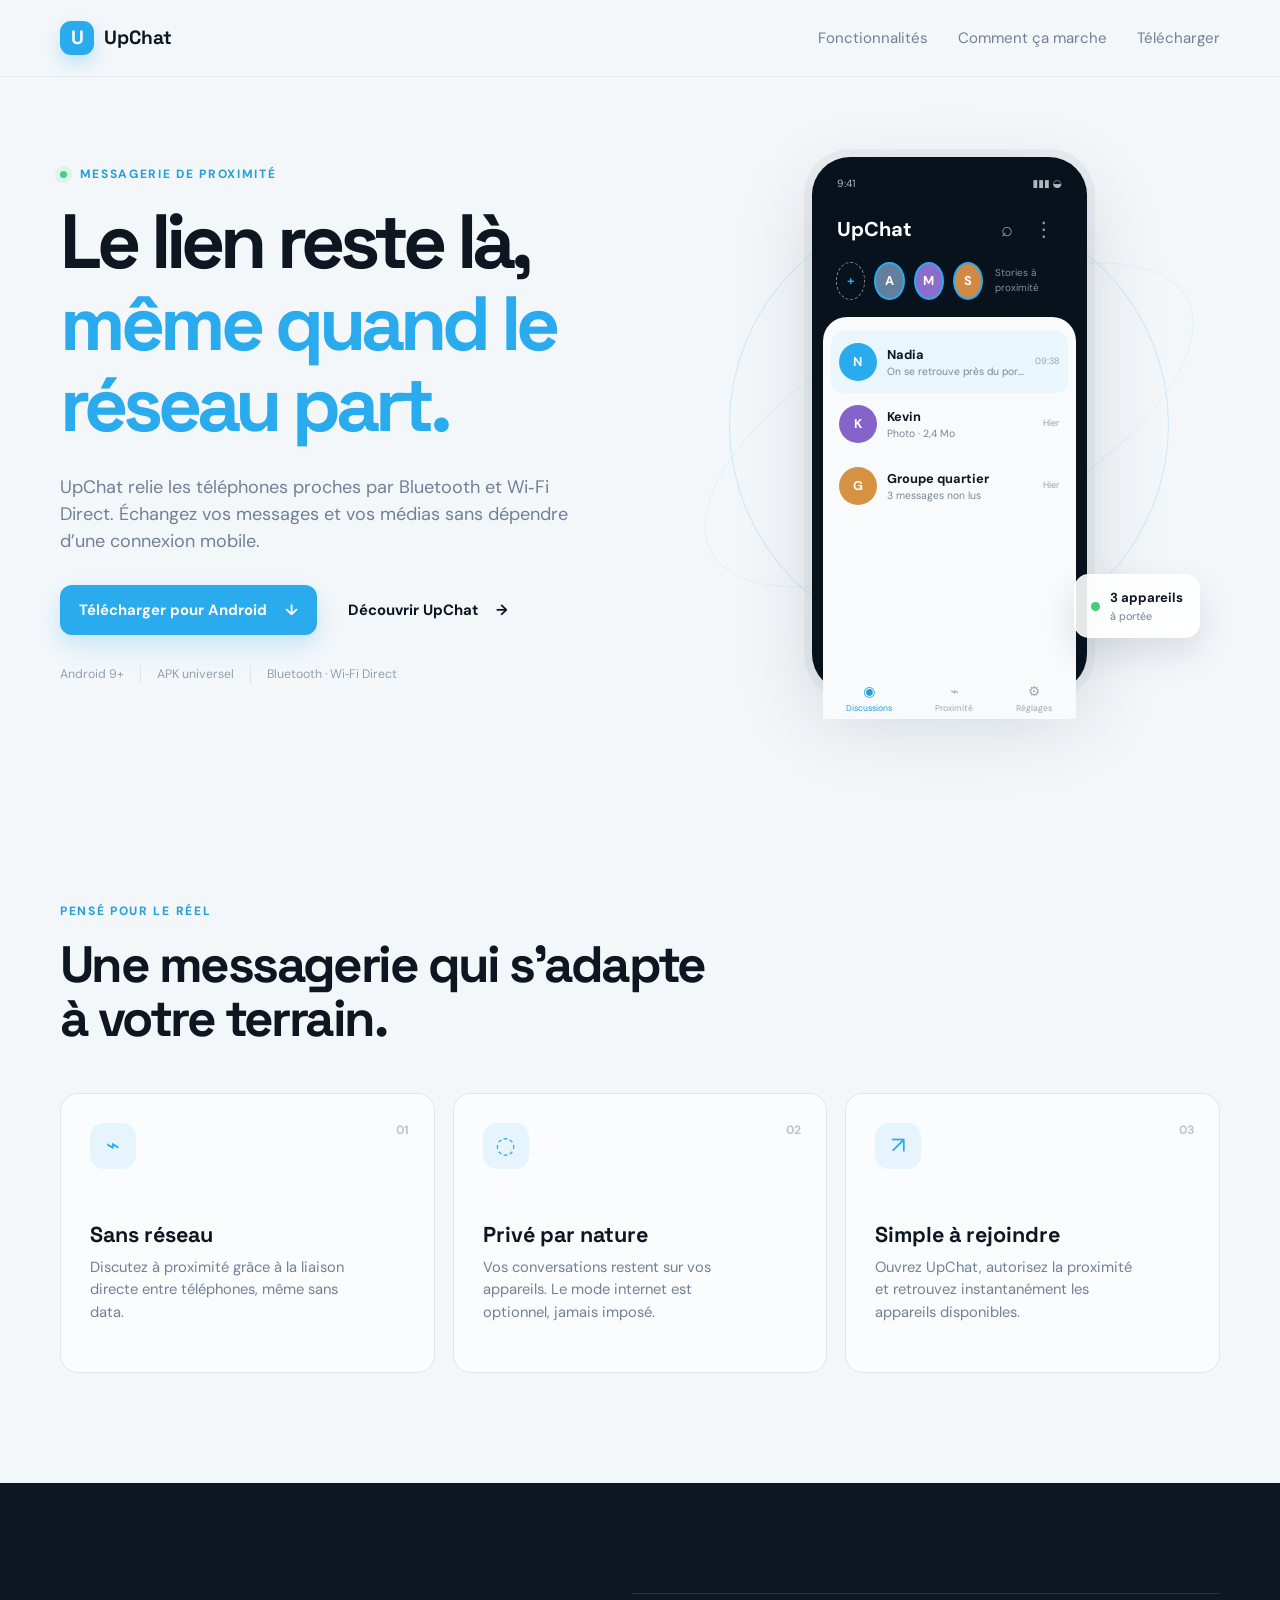
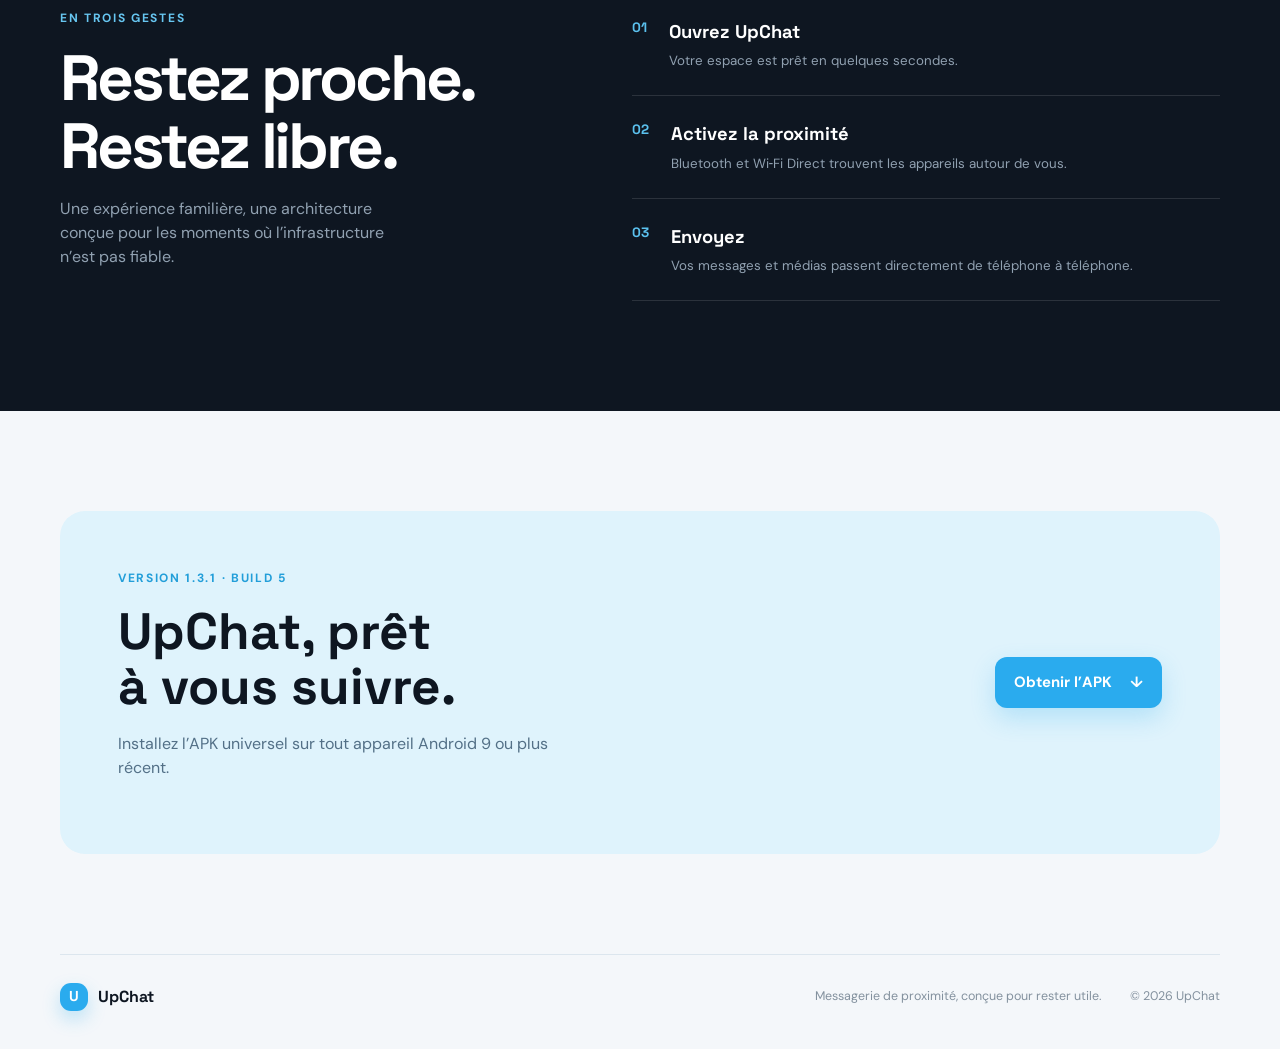
==== commit e0b28e8e: "Afficher le téléchargement UpChat 1.3.1" ====
--- a/index.html
+++ b/index.html
@@ -10,10 +10,10 @@
 <body>
   <header class="site-header"><div class="shell nav-wrap"><a class="brand" href="#top" aria-label="UpChat accueil"><span class="brand-mark">U</span><span>UpChat</span></a><button class="menu-toggle" id="menuToggle" aria-expanded="false" aria-controls="mainNav">Menu</button><nav id="mainNav" class="main-nav"><a href="#features">Fonctionnalités</a><a href="#how">Comment ça marche</a><a href="#download">Télécharger</a></nav></div></header>
   <main id="top">
-    <section class="hero shell"><div class="hero-copy"><p class="eyebrow"><span class="pulse"></span> Messagerie de proximité</p><h1>Le lien reste là,<br><em>même quand le réseau part.</em></h1><p class="lede">UpChat relie les téléphones proches par Bluetooth et Wi‑Fi Direct. Échangez vos messages et vos médias sans dépendre d’une connexion mobile.</p><div class="hero-actions"><a class="button button-primary" href="/downloads/UpChat-universal.apk" download>Télécharger pour Android <span>↓</span></a><a class="button button-quiet" href="#features">Découvrir UpChat <span>→</span></a></div><div class="hero-note"><span>Android 9+</span><span>APK universel</span><span>Bluetooth · Wi‑Fi Direct</span></div></div><div class="device-stage" aria-label="Aperçu de l’application UpChat"><div class="orbit orbit-a"></div><div class="orbit orbit-b"></div><div class="phone"><div class="phone-top"><span>9:41</span><span>▮▮▮ ◒</span></div><div class="phone-title"><strong>UpChat</strong><span>⌕ ⋮</span></div><div class="story-row"><span class="story plus">+</span><span class="story one">A</span><span class="story two">M</span><span class="story three">S</span><small>Stories à proximité</small></div><div class="chat-list"><div class="chat-item active"><span class="avatar blue">N</span><span><b>Nadia</b><small>On se retrouve près du portail</small></span><time>09:38</time></div><div class="chat-item"><span class="avatar violet">K</span><span><b>Kevin</b><small>Photo · 2,4 Mo</small></span><time>Hier</time></div><div class="chat-item"><span class="avatar amber">G</span><span><b>Groupe quartier</b><small>3 messages non lus</small></span><time>Hier</time></div></div><div class="phone-nav"><span class="selected">◉<small>Discussions</small></span><span>⌁<small>Proximité</small></span><span>⚙<small>Réglages</small></span></div></div><div class="float-card"><span class="signal-dot"></span><span><b>3 appareils</b><small>à portée</small></span></div></div></section>
+    <section class="hero shell"><div class="hero-copy"><p class="eyebrow"><span class="pulse"></span> Messagerie de proximité</p><h1>Le lien reste là,<br><em>même quand le réseau part.</em></h1><p class="lede">UpChat relie les téléphones proches par Bluetooth et Wi‑Fi Direct. Échangez vos messages et vos médias sans dépendre d’une connexion mobile.</p><div class="hero-actions"><a class="button button-primary" href="/downloads/UpChat-1.3.1-5-universal.apk" download>Télécharger pour Android <span>↓</span></a><a class="button button-quiet" href="#features">Découvrir UpChat <span>→</span></a></div><div class="hero-note"><span>Android 9+</span><span>APK universel</span><span>Bluetooth · Wi‑Fi Direct</span></div></div><div class="device-stage" aria-label="Aperçu de l’application UpChat"><div class="orbit orbit-a"></div><div class="orbit orbit-b"></div><div class="phone"><div class="phone-top"><span>9:41</span><span>▮▮▮ ◒</span></div><div class="phone-title"><strong>UpChat</strong><span>⌕ ⋮</span></div><div class="story-row"><span class="story plus">+</span><span class="story one">A</span><span class="story two">M</span><span class="story three">S</span><small>Stories à proximité</small></div><div class="chat-list"><div class="chat-item active"><span class="avatar blue">N</span><span><b>Nadia</b><small>On se retrouve près du portail</small></span><time>09:38</time></div><div class="chat-item"><span class="avatar violet">K</span><span><b>Kevin</b><small>Photo · 2,4 Mo</small></span><time>Hier</time></div><div class="chat-item"><span class="avatar amber">G</span><span><b>Groupe quartier</b><small>3 messages non lus</small></span><time>Hier</time></div></div><div class="phone-nav"><span class="selected">◉<small>Discussions</small></span><span>⌁<small>Proximité</small></span><span>⚙<small>Réglages</small></span></div></div><div class="float-card"><span class="signal-dot"></span><span><b>3 appareils</b><small>à portée</small></span></div></div></section>
     <section id="features" class="section shell"><div class="section-heading"><p class="eyebrow">Pensé pour le réel</p><h2>Une messagerie qui s’adapte<br>à votre terrain.</h2></div><div class="feature-grid"><article><span class="feature-number">01</span><div class="feature-icon">⌁</div><h3>Sans réseau</h3><p>Discutez à proximité grâce à la liaison directe entre téléphones, même sans data.</p></article><article><span class="feature-number">02</span><div class="feature-icon">◌</div><h3>Privé par nature</h3><p>Vos conversations restent sur vos appareils. Le mode internet est optionnel, jamais imposé.</p></article><article><span class="feature-number">03</span><div class="feature-icon">↗</div><h3>Simple à rejoindre</h3><p>Ouvrez UpChat, autorisez la proximité et retrouvez instantanément les appareils disponibles.</p></article></div></section>
     <section id="how" class="section section-dark"><div class="shell how-grid"><div><p class="eyebrow">En trois gestes</p><h2>Restez proche.<br>Restez libre.</h2><p class="dark-copy">Une expérience familière, une architecture conçue pour les moments où l’infrastructure n’est pas fiable.</p></div><div class="steps"><div><b>01</b><span><strong>Ouvrez UpChat</strong><small>Votre espace est prêt en quelques secondes.</small></span></div><div><b>02</b><span><strong>Activez la proximité</strong><small>Bluetooth et Wi‑Fi Direct trouvent les appareils autour de vous.</small></span></div><div><b>03</b><span><strong>Envoyez</strong><small>Vos messages et médias passent directement de téléphone à téléphone.</small></span></div></div></div></section>
-    <section id="download" class="download shell"><div class="download-card"><div><p class="eyebrow">Version actuelle</p><h2>UpChat, prêt<br>à vous suivre.</h2><p>Installez l’APK universel sur tout appareil Android 9 ou plus récent.</p></div><a class="button button-primary" href="/downloads/UpChat-universal.apk" download>Obtenir l’APK <span>↓</span></a></div></section>
+    <section id="download" class="download shell"><div class="download-card"><div><p class="eyebrow">Version 1.3.1 · build 5</p><h2>UpChat, prêt<br>à vous suivre.</h2><p>Installez l’APK universel sur tout appareil Android 9 ou plus récent.</p></div><a class="button button-primary" href="/downloads/UpChat-1.3.1-5-universal.apk" download>Obtenir l’APK <span>↓</span></a></div></section>
   </main>
   <footer class="footer shell"><a class="brand" href="#top"><span class="brand-mark">U</span><span>UpChat</span></a><p>Messagerie de proximité, conçue pour rester utile.</p><span>© 2026 UpChat</span></footer><script src="script.js"></script>
 </body>
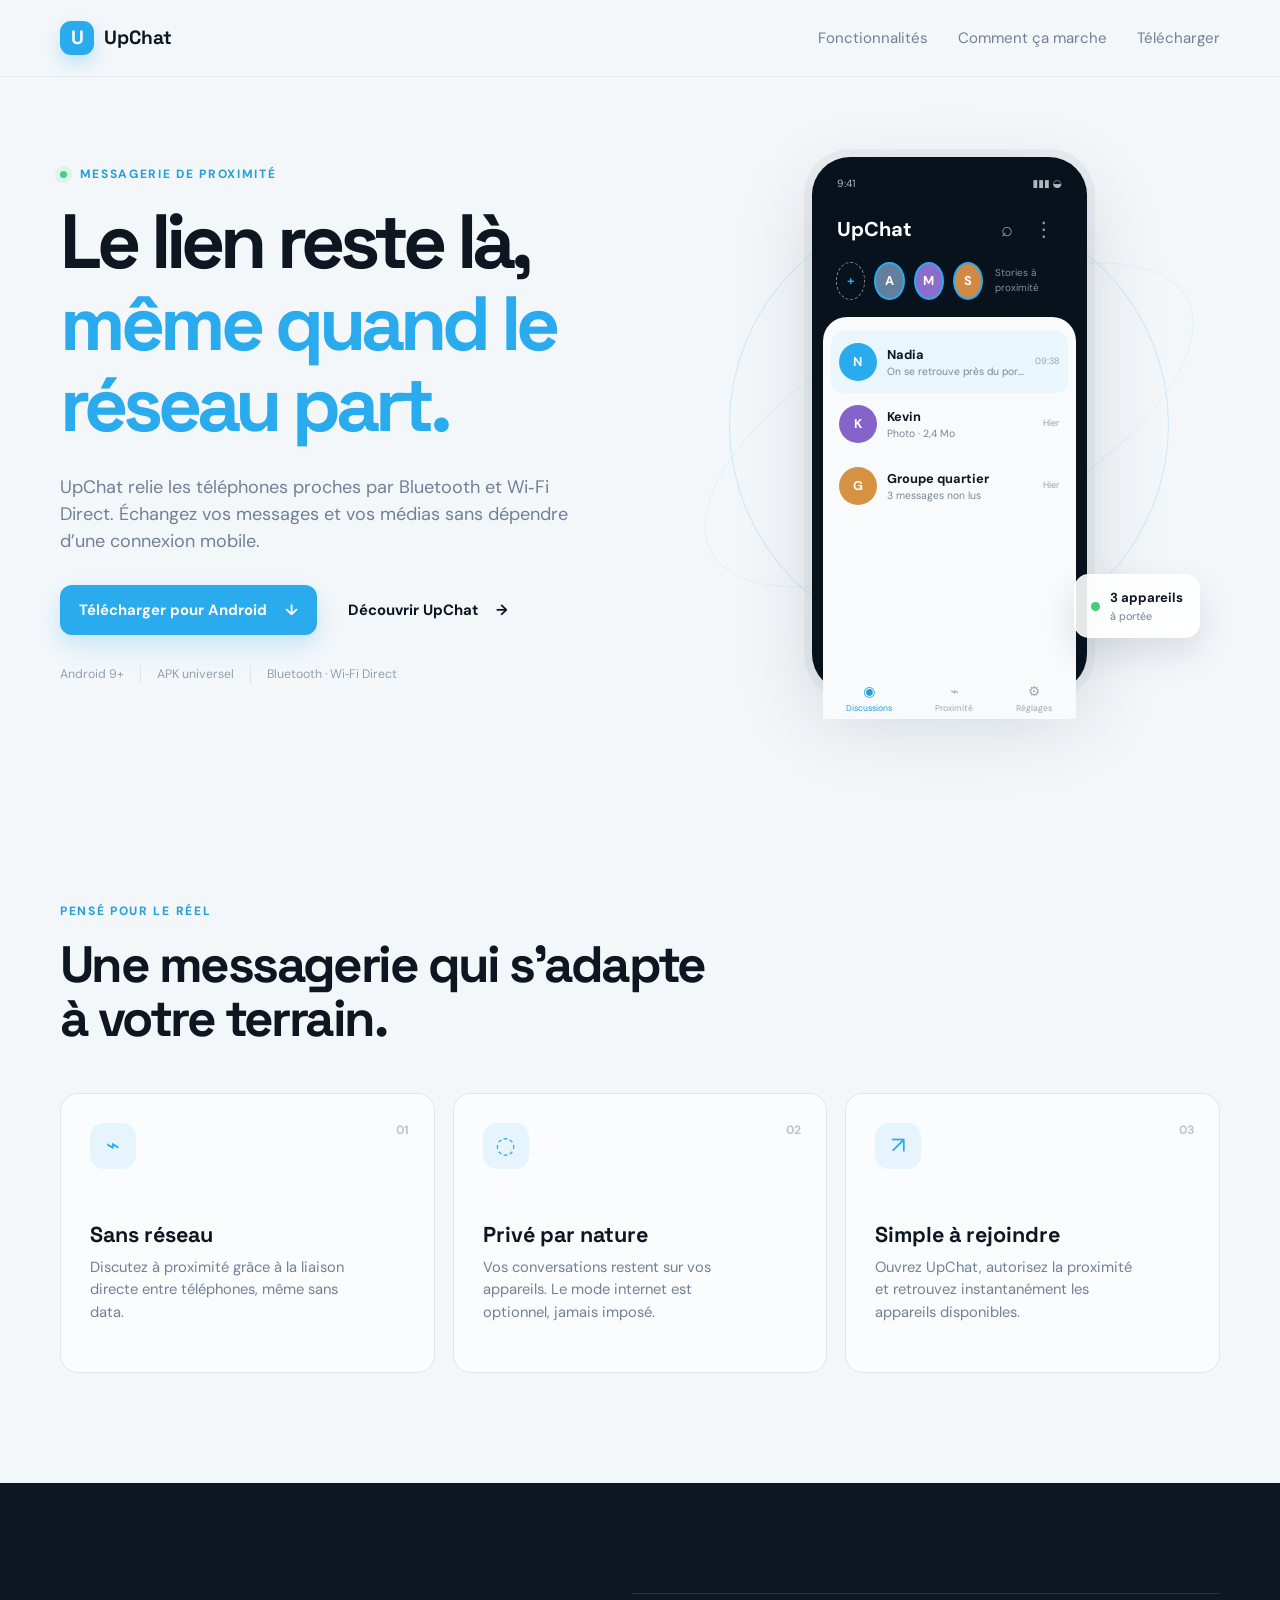
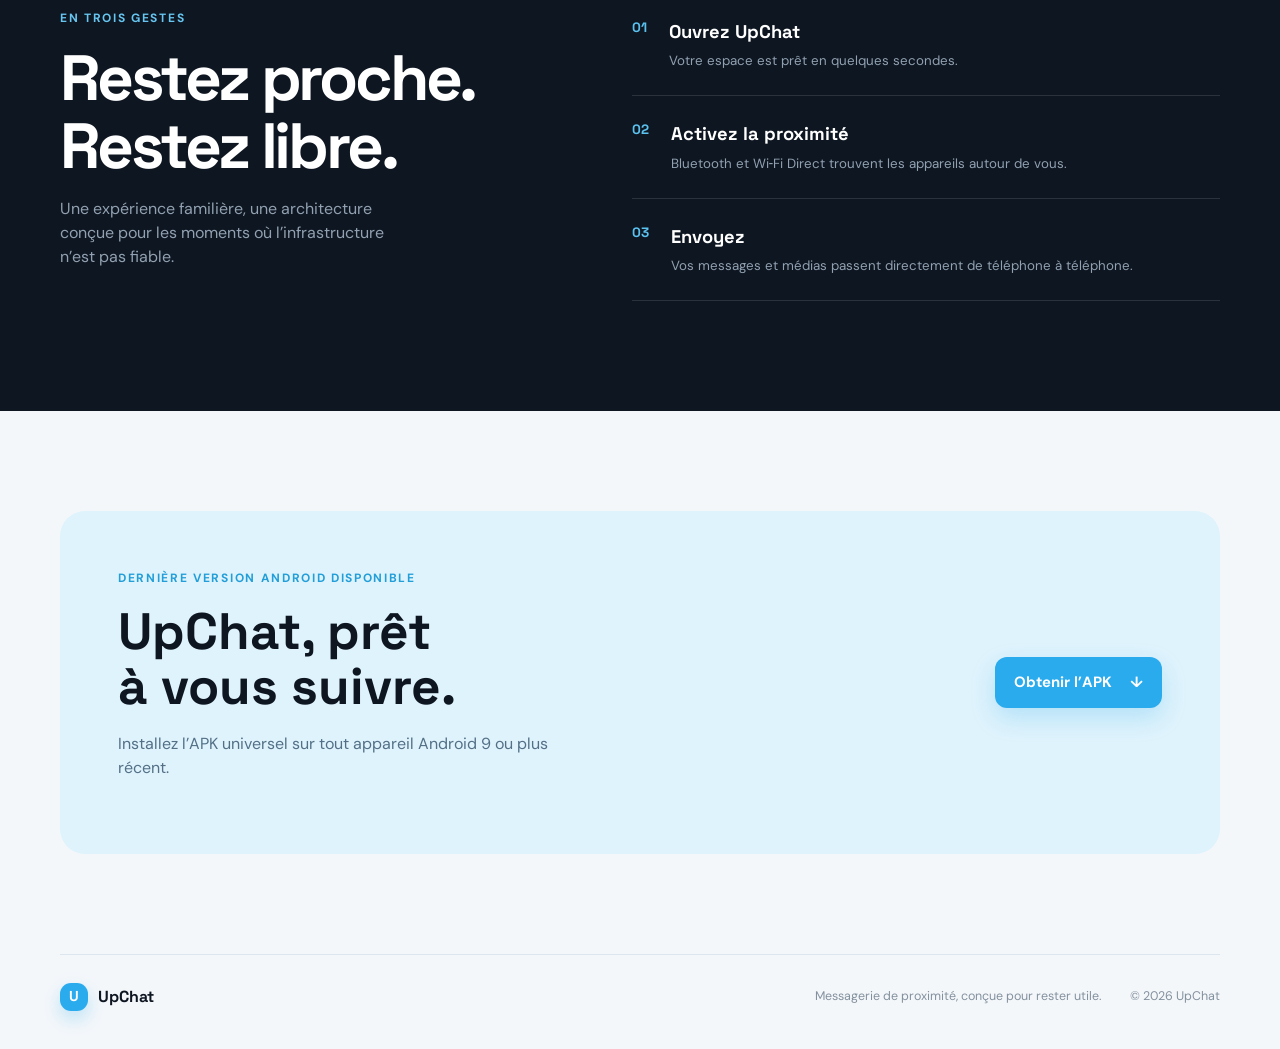
==== commit f4e3b98a: "Pointer le téléchargement vers la dernière APK" ====
--- a/index.html
+++ b/index.html
@@ -10,10 +10,10 @@
 <body>
   <header class="site-header"><div class="shell nav-wrap"><a class="brand" href="#top" aria-label="UpChat accueil"><span class="brand-mark">U</span><span>UpChat</span></a><button class="menu-toggle" id="menuToggle" aria-expanded="false" aria-controls="mainNav">Menu</button><nav id="mainNav" class="main-nav"><a href="#features">Fonctionnalités</a><a href="#how">Comment ça marche</a><a href="#download">Télécharger</a></nav></div></header>
   <main id="top">
-    <section class="hero shell"><div class="hero-copy"><p class="eyebrow"><span class="pulse"></span> Messagerie de proximité</p><h1>Le lien reste là,<br><em>même quand le réseau part.</em></h1><p class="lede">UpChat relie les téléphones proches par Bluetooth et Wi‑Fi Direct. Échangez vos messages et vos médias sans dépendre d’une connexion mobile.</p><div class="hero-actions"><a class="button button-primary" href="/downloads/UpChat-1.3.1-5-universal.apk" download>Télécharger pour Android <span>↓</span></a><a class="button button-quiet" href="#features">Découvrir UpChat <span>→</span></a></div><div class="hero-note"><span>Android 9+</span><span>APK universel</span><span>Bluetooth · Wi‑Fi Direct</span></div></div><div class="device-stage" aria-label="Aperçu de l’application UpChat"><div class="orbit orbit-a"></div><div class="orbit orbit-b"></div><div class="phone"><div class="phone-top"><span>9:41</span><span>▮▮▮ ◒</span></div><div class="phone-title"><strong>UpChat</strong><span>⌕ ⋮</span></div><div class="story-row"><span class="story plus">+</span><span class="story one">A</span><span class="story two">M</span><span class="story three">S</span><small>Stories à proximité</small></div><div class="chat-list"><div class="chat-item active"><span class="avatar blue">N</span><span><b>Nadia</b><small>On se retrouve près du portail</small></span><time>09:38</time></div><div class="chat-item"><span class="avatar violet">K</span><span><b>Kevin</b><small>Photo · 2,4 Mo</small></span><time>Hier</time></div><div class="chat-item"><span class="avatar amber">G</span><span><b>Groupe quartier</b><small>3 messages non lus</small></span><time>Hier</time></div></div><div class="phone-nav"><span class="selected">◉<small>Discussions</small></span><span>⌁<small>Proximité</small></span><span>⚙<small>Réglages</small></span></div></div><div class="float-card"><span class="signal-dot"></span><span><b>3 appareils</b><small>à portée</small></span></div></div></section>
+    <section class="hero shell"><div class="hero-copy"><p class="eyebrow"><span class="pulse"></span> Messagerie de proximité</p><h1>Le lien reste là,<br><em>même quand le réseau part.</em></h1><p class="lede">UpChat relie les téléphones proches par Bluetooth et Wi‑Fi Direct. Échangez vos messages et vos médias sans dépendre d’une connexion mobile.</p><div class="hero-actions"><a class="button button-primary" href="/downloads/UpChat-universal.apk" download>Télécharger pour Android <span>↓</span></a><a class="button button-quiet" href="#features">Découvrir UpChat <span>→</span></a></div><div class="hero-note"><span>Android 9+</span><span>APK universel</span><span>Bluetooth · Wi‑Fi Direct</span></div></div><div class="device-stage" aria-label="Aperçu de l’application UpChat"><div class="orbit orbit-a"></div><div class="orbit orbit-b"></div><div class="phone"><div class="phone-top"><span>9:41</span><span>▮▮▮ ◒</span></div><div class="phone-title"><strong>UpChat</strong><span>⌕ ⋮</span></div><div class="story-row"><span class="story plus">+</span><span class="story one">A</span><span class="story two">M</span><span class="story three">S</span><small>Stories à proximité</small></div><div class="chat-list"><div class="chat-item active"><span class="avatar blue">N</span><span><b>Nadia</b><small>On se retrouve près du portail</small></span><time>09:38</time></div><div class="chat-item"><span class="avatar violet">K</span><span><b>Kevin</b><small>Photo · 2,4 Mo</small></span><time>Hier</time></div><div class="chat-item"><span class="avatar amber">G</span><span><b>Groupe quartier</b><small>3 messages non lus</small></span><time>Hier</time></div></div><div class="phone-nav"><span class="selected">◉<small>Discussions</small></span><span>⌁<small>Proximité</small></span><span>⚙<small>Réglages</small></span></div></div><div class="float-card"><span class="signal-dot"></span><span><b>3 appareils</b><small>à portée</small></span></div></div></section>
     <section id="features" class="section shell"><div class="section-heading"><p class="eyebrow">Pensé pour le réel</p><h2>Une messagerie qui s’adapte<br>à votre terrain.</h2></div><div class="feature-grid"><article><span class="feature-number">01</span><div class="feature-icon">⌁</div><h3>Sans réseau</h3><p>Discutez à proximité grâce à la liaison directe entre téléphones, même sans data.</p></article><article><span class="feature-number">02</span><div class="feature-icon">◌</div><h3>Privé par nature</h3><p>Vos conversations restent sur vos appareils. Le mode internet est optionnel, jamais imposé.</p></article><article><span class="feature-number">03</span><div class="feature-icon">↗</div><h3>Simple à rejoindre</h3><p>Ouvrez UpChat, autorisez la proximité et retrouvez instantanément les appareils disponibles.</p></article></div></section>
     <section id="how" class="section section-dark"><div class="shell how-grid"><div><p class="eyebrow">En trois gestes</p><h2>Restez proche.<br>Restez libre.</h2><p class="dark-copy">Une expérience familière, une architecture conçue pour les moments où l’infrastructure n’est pas fiable.</p></div><div class="steps"><div><b>01</b><span><strong>Ouvrez UpChat</strong><small>Votre espace est prêt en quelques secondes.</small></span></div><div><b>02</b><span><strong>Activez la proximité</strong><small>Bluetooth et Wi‑Fi Direct trouvent les appareils autour de vous.</small></span></div><div><b>03</b><span><strong>Envoyez</strong><small>Vos messages et médias passent directement de téléphone à téléphone.</small></span></div></div></div></section>
-    <section id="download" class="download shell"><div class="download-card"><div><p class="eyebrow">Version 1.3.1 · build 5</p><h2>UpChat, prêt<br>à vous suivre.</h2><p>Installez l’APK universel sur tout appareil Android 9 ou plus récent.</p></div><a class="button button-primary" href="/downloads/UpChat-1.3.1-5-universal.apk" download>Obtenir l’APK <span>↓</span></a></div></section>
+    <section id="download" class="download shell"><div class="download-card"><div><p class="eyebrow">Dernière version Android disponible</p><h2>UpChat, prêt<br>à vous suivre.</h2><p>Installez l’APK universel sur tout appareil Android 9 ou plus récent.</p></div><a class="button button-primary" href="/downloads/UpChat-universal.apk" download>Obtenir l’APK <span>↓</span></a></div></section>
   </main>
   <footer class="footer shell"><a class="brand" href="#top"><span class="brand-mark">U</span><span>UpChat</span></a><p>Messagerie de proximité, conçue pour rester utile.</p><span>© 2026 UpChat</span></footer><script src="script.js"></script>
 </body>
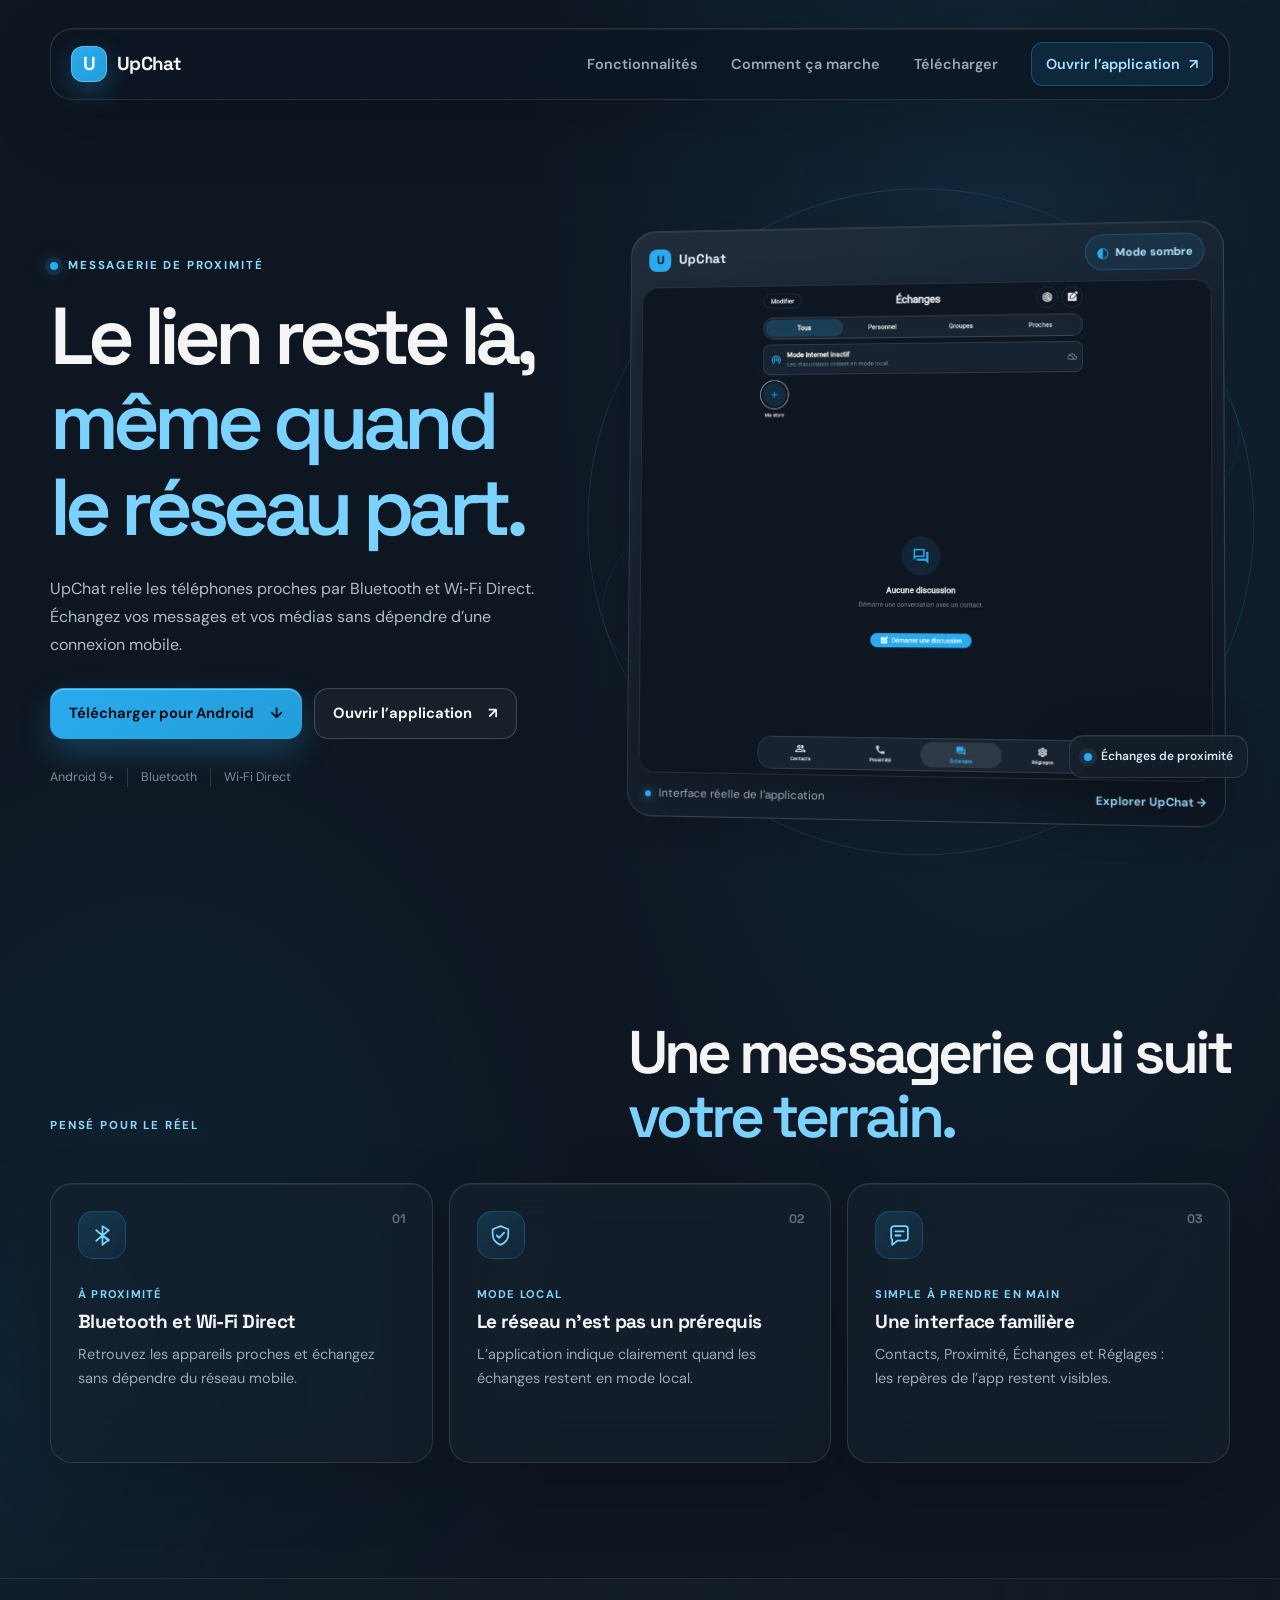
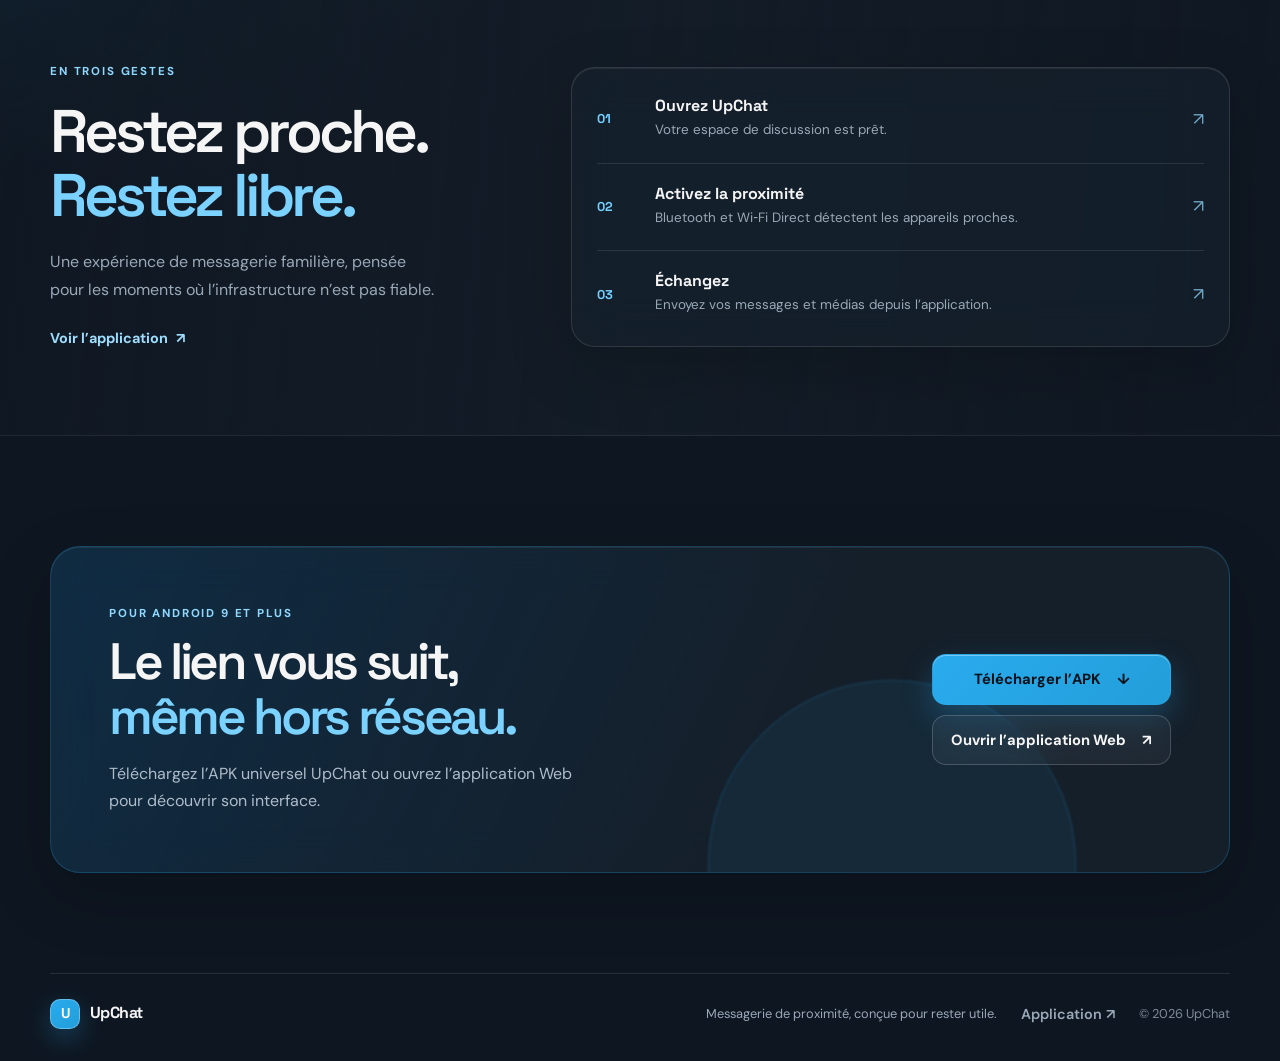
==== commit 8d2e380a: "Refresh UpChat landing page with dark glass UI" ====
--- a/index.html
+++ b/index.html
@@ -1,20 +1,173 @@
 <!doctype html>
 <html lang="fr">
 <head>
-  <meta charset="utf-8"><meta name="viewport" content="width=device-width, initial-scale=1">
-  <meta name="theme-color" content="#0e1621"><meta name="description" content="UpChat, la messagerie de proximité qui fonctionne même lorsque le réseau disparaît.">
+  <meta charset="utf-8">
+  <meta name="viewport" content="width=device-width, initial-scale=1">
+  <meta name="theme-color" content="#0e1621">
+  <meta name="color-scheme" content="dark">
+  <meta name="description" content="UpChat relie les téléphones proches par Bluetooth et Wi‑Fi Direct. Une messagerie de proximité conçue pour rester utile même quand le réseau disparaît.">
+  <link rel="canonical" href="https://upchat-web-pi.vercel.app/">
+  <meta property="og:type" content="website">
+  <meta property="og:url" content="https://upchat-web-pi.vercel.app/">
+  <meta property="og:site_name" content="UpChat">
+  <meta property="og:title" content="UpChat — Restez en lien, même hors réseau">
+  <meta property="og:description" content="UpChat relie les téléphones proches par Bluetooth et Wi‑Fi Direct. Une messagerie de proximité conçue pour rester utile même quand le réseau disparaît.">
+  <meta property="og:image" content="https://upchat-web-pi.vercel.app/assets/upchat-dark-ui.webp">
+  <meta property="og:image:alt" content="Interface réelle d’UpChat en mode sombre, écran Échanges">
+  <meta name="twitter:card" content="summary_large_image">
+  <meta name="twitter:title" content="UpChat — Restez en lien, même hors réseau">
+  <meta name="twitter:description" content="UpChat relie les téléphones proches par Bluetooth et Wi‑Fi Direct. Une messagerie de proximité conçue pour rester utile même quand le réseau disparaît.">
+  <meta name="twitter:image" content="https://upchat-web-pi.vercel.app/assets/upchat-dark-ui.webp">
   <title>UpChat — Restez en lien, même hors réseau</title>
-  <link rel="icon" href="/app/favicon.png"><link rel="preconnect" href="https://fonts.googleapis.com"><link rel="preconnect" href="https://fonts.gstatic.com" crossorigin>
-  <link href="https://fonts.googleapis.com/css2?family=DM+Sans:wght@400;500;600;700&family=Space+Grotesk:wght@500;600;700&display=swap" rel="stylesheet"><link rel="stylesheet" href="styles.css">
+  <link rel="icon" href="/app/icons/upchat-32.png" type="image/png">
+  <link rel="preconnect" href="https://fonts.googleapis.com">
+  <link rel="preconnect" href="https://fonts.gstatic.com" crossorigin>
+  <link href="https://fonts.googleapis.com/css2?family=DM+Sans:wght@400;500;600;700&family=Space+Grotesk:wght@500;600;700&display=swap" rel="stylesheet">
+  <link rel="stylesheet" href="/styles.css">
 </head>
 <body>
-  <header class="site-header"><div class="shell nav-wrap"><a class="brand" href="#top" aria-label="UpChat accueil"><span class="brand-mark">U</span><span>UpChat</span></a><button class="menu-toggle" id="menuToggle" aria-expanded="false" aria-controls="mainNav">Menu</button><nav id="mainNav" class="main-nav"><a href="#features">Fonctionnalités</a><a href="#how">Comment ça marche</a><a href="#download">Télécharger</a></nav></div></header>
-  <main id="top">
-    <section class="hero shell"><div class="hero-copy"><p class="eyebrow"><span class="pulse"></span> Messagerie de proximité</p><h1>Le lien reste là,<br><em>même quand le réseau part.</em></h1><p class="lede">UpChat relie les téléphones proches par Bluetooth et Wi‑Fi Direct. Échangez vos messages et vos médias sans dépendre d’une connexion mobile.</p><div class="hero-actions"><a class="button button-primary" href="/downloads/UpChat-universal.apk" download>Télécharger pour Android <span>↓</span></a><a class="button button-quiet" href="#features">Découvrir UpChat <span>→</span></a></div><div class="hero-note"><span>Android 9+</span><span>APK universel</span><span>Bluetooth · Wi‑Fi Direct</span></div></div><div class="device-stage" aria-label="Aperçu de l’application UpChat"><div class="orbit orbit-a"></div><div class="orbit orbit-b"></div><div class="phone"><div class="phone-top"><span>9:41</span><span>▮▮▮ ◒</span></div><div class="phone-title"><strong>UpChat</strong><span>⌕ ⋮</span></div><div class="story-row"><span class="story plus">+</span><span class="story one">A</span><span class="story two">M</span><span class="story three">S</span><small>Stories à proximité</small></div><div class="chat-list"><div class="chat-item active"><span class="avatar blue">N</span><span><b>Nadia</b><small>On se retrouve près du portail</small></span><time>09:38</time></div><div class="chat-item"><span class="avatar violet">K</span><span><b>Kevin</b><small>Photo · 2,4 Mo</small></span><time>Hier</time></div><div class="chat-item"><span class="avatar amber">G</span><span><b>Groupe quartier</b><small>3 messages non lus</small></span><time>Hier</time></div></div><div class="phone-nav"><span class="selected">◉<small>Discussions</small></span><span>⌁<small>Proximité</small></span><span>⚙<small>Réglages</small></span></div></div><div class="float-card"><span class="signal-dot"></span><span><b>3 appareils</b><small>à portée</small></span></div></div></section>
-    <section id="features" class="section shell"><div class="section-heading"><p class="eyebrow">Pensé pour le réel</p><h2>Une messagerie qui s’adapte<br>à votre terrain.</h2></div><div class="feature-grid"><article><span class="feature-number">01</span><div class="feature-icon">⌁</div><h3>Sans réseau</h3><p>Discutez à proximité grâce à la liaison directe entre téléphones, même sans data.</p></article><article><span class="feature-number">02</span><div class="feature-icon">◌</div><h3>Privé par nature</h3><p>Vos conversations restent sur vos appareils. Le mode internet est optionnel, jamais imposé.</p></article><article><span class="feature-number">03</span><div class="feature-icon">↗</div><h3>Simple à rejoindre</h3><p>Ouvrez UpChat, autorisez la proximité et retrouvez instantanément les appareils disponibles.</p></article></div></section>
-    <section id="how" class="section section-dark"><div class="shell how-grid"><div><p class="eyebrow">En trois gestes</p><h2>Restez proche.<br>Restez libre.</h2><p class="dark-copy">Une expérience familière, une architecture conçue pour les moments où l’infrastructure n’est pas fiable.</p></div><div class="steps"><div><b>01</b><span><strong>Ouvrez UpChat</strong><small>Votre espace est prêt en quelques secondes.</small></span></div><div><b>02</b><span><strong>Activez la proximité</strong><small>Bluetooth et Wi‑Fi Direct trouvent les appareils autour de vous.</small></span></div><div><b>03</b><span><strong>Envoyez</strong><small>Vos messages et médias passent directement de téléphone à téléphone.</small></span></div></div></div></section>
-    <section id="download" class="download shell"><div class="download-card"><div><p class="eyebrow">Dernière version Android disponible</p><h2>UpChat, prêt<br>à vous suivre.</h2><p>Installez l’APK universel sur tout appareil Android 9 ou plus récent.</p></div><a class="button button-primary" href="/downloads/UpChat-universal.apk" download>Obtenir l’APK <span>↓</span></a></div></section>
+  <a class="skip-link" href="#main">Aller au contenu</a>
+  <div class="ambient ambient-one" aria-hidden="true"></div>
+  <div class="ambient ambient-two" aria-hidden="true"></div>
+
+  <header class="site-header shell">
+    <div class="nav-wrap glass-panel">
+      <a class="brand" href="#top" aria-label="UpChat, accueil">
+        <span class="brand-mark" aria-hidden="true">U</span>
+        <span>UpChat</span>
+      </a>
+      <button class="menu-toggle" id="menuToggle" type="button" aria-expanded="false" aria-controls="mainNav">Menu</button>
+      <nav id="mainNav" class="main-nav" aria-label="Navigation principale">
+        <a href="#features">Fonctionnalités</a>
+        <a href="#how">Comment ça marche</a>
+        <a href="#download">Télécharger</a>
+        <a class="nav-app-link" href="/app/">Ouvrir l’application <span aria-hidden="true">↗</span></a>
+      </nav>
+    </div>
+  </header>
+
+  <main id="main">
+    <section class="hero shell" id="top" aria-labelledby="hero-title">
+      <div class="hero-copy">
+        <p class="eyebrow"><span class="status-dot" aria-hidden="true"></span> Messagerie de proximité</p>
+        <h1 id="hero-title">Le lien reste là,<br><span>même quand le réseau part.</span></h1>
+        <p class="lede">UpChat relie les téléphones proches par Bluetooth et Wi‑Fi Direct. Échangez vos messages et vos médias sans dépendre d’une connexion mobile.</p>
+        <div class="hero-actions">
+          <a class="button button-primary" href="/downloads/UpChat-universal.apk" download>
+            Télécharger pour Android <span aria-hidden="true">↓</span>
+          </a>
+          <a class="button button-secondary" href="/app/">
+            Ouvrir l’application <span aria-hidden="true">↗</span>
+          </a>
+        </div>
+        <ul class="hero-facts" aria-label="Compatibilité et connexion">
+          <li>Android 9+</li>
+          <li>Bluetooth</li>
+          <li>Wi‑Fi Direct</li>
+        </ul>
+      </div>
+
+      <div class="product-stage" aria-label="Aperçu réel de l’application UpChat">
+        <div class="stage-orbit orbit-large" aria-hidden="true"></div>
+        <div class="stage-orbit orbit-small" aria-hidden="true"></div>
+        <article class="app-preview glass-panel">
+          <div class="preview-toolbar">
+            <div class="preview-brand"><span class="mini-mark" aria-hidden="true">U</span><span>UpChat</span></div>
+            <span class="theme-badge"><span class="moon-icon" aria-hidden="true">◐</span> Mode sombre</span>
+          </div>
+          <div class="screenshot-frame">
+            <img
+              src="/assets/upchat-dark-ui.webp"
+              alt="Capture authentique de l’écran Échanges d’UpChat en mode sombre : mode internet inactif, story, état Aucune discussion et navigation Contacts, Proximité, Échanges, Réglages."
+              width="893"
+              height="768"
+              fetchpriority="high"
+              decoding="async">
+          </div>
+          <div class="preview-caption">
+            <span><i aria-hidden="true"></i> Interface réelle de l’application</span>
+            <a href="/app/">Explorer UpChat <span aria-hidden="true">→</span></a>
+          </div>
+        </article>
+        <div class="float-chip glass-panel"><span class="chip-signal" aria-hidden="true"></span><span>Échanges de proximité</span></div>
+      </div>
+    </section>
+
+    <section class="section features-section shell" id="features" aria-labelledby="features-title">
+      <div class="section-heading">
+        <p class="eyebrow">Pensé pour le réel</p>
+        <h2 id="features-title">Une messagerie qui suit<br><span>votre terrain.</span></h2>
+      </div>
+      <div class="feature-grid">
+        <article class="feature-card glass-panel">
+          <span class="feature-index">01</span>
+          <span class="feature-icon" aria-hidden="true">
+            <svg viewBox="0 0 24 24" fill="none"><path d="M12 3v18l6-5-6-4 6-5-6-4ZM6 7l12 10M6 17 18 7" stroke="currentColor" stroke-width="1.7" stroke-linecap="round" stroke-linejoin="round"/></svg>
+          </span>
+          <p class="feature-label">À proximité</p>
+          <h3>Bluetooth et Wi‑Fi Direct</h3>
+          <p>Retrouvez les appareils proches et échangez sans dépendre du réseau mobile.</p>
+        </article>
+        <article class="feature-card glass-panel">
+          <span class="feature-index">02</span>
+          <span class="feature-icon" aria-hidden="true">
+            <svg viewBox="0 0 24 24" fill="none"><path d="M12 3 4.5 6v5.1c0 4.7 3.2 8.2 7.5 9.9 4.3-1.7 7.5-5.2 7.5-9.9V6L12 3Z" stroke="currentColor" stroke-width="1.7" stroke-linejoin="round"/><path d="m8.5 12 2.2 2.2 4.8-5" stroke="currentColor" stroke-width="1.7" stroke-linecap="round" stroke-linejoin="round"/></svg>
+          </span>
+          <p class="feature-label">Mode local</p>
+          <h3>Le réseau n’est pas un prérequis</h3>
+          <p>L’application indique clairement quand les échanges restent en mode local.</p>
+        </article>
+        <article class="feature-card glass-panel">
+          <span class="feature-index">03</span>
+          <span class="feature-icon" aria-hidden="true">
+            <svg viewBox="0 0 24 24" fill="none"><path d="M4 5.5A2.5 2.5 0 0 1 6.5 3h11A2.5 2.5 0 0 1 20 5.5v9a2.5 2.5 0 0 1-2.5 2.5H10l-5 4v-5.2A2.5 2.5 0 0 1 4 14V5.5Z" stroke="currentColor" stroke-width="1.7" stroke-linejoin="round"/><path d="M8 8h8M8 12h5" stroke="currentColor" stroke-width="1.7" stroke-linecap="round"/></svg>
+          </span>
+          <p class="feature-label">Simple à prendre en main</p>
+          <h3>Une interface familière</h3>
+          <p>Contacts, Proximité, Échanges et Réglages : les repères de l’app restent visibles.</p>
+        </article>
+      </div>
+    </section>
+
+    <section class="how-section" id="how" aria-labelledby="how-title">
+      <div class="shell how-layout">
+        <div class="how-intro">
+          <p class="eyebrow">En trois gestes</p>
+          <h2 id="how-title">Restez proche.<br><span>Restez libre.</span></h2>
+          <p>Une expérience de messagerie familière, pensée pour les moments où l’infrastructure n’est pas fiable.</p>
+          <a class="text-link" href="/app/">Voir l’application <span aria-hidden="true">↗</span></a>
+        </div>
+        <div class="steps-card glass-panel">
+          <article class="step-row"><span class="step-number">01</span><div><h3>Ouvrez UpChat</h3><p>Votre espace de discussion est prêt.</p></div><span class="step-chevron" aria-hidden="true">↗</span></article>
+          <article class="step-row"><span class="step-number">02</span><div><h3>Activez la proximité</h3><p>Bluetooth et Wi‑Fi Direct détectent les appareils proches.</p></div><span class="step-chevron" aria-hidden="true">↗</span></article>
+          <article class="step-row"><span class="step-number">03</span><div><h3>Échangez</h3><p>Envoyez vos messages et médias depuis l’application.</p></div><span class="step-chevron" aria-hidden="true">↗</span></article>
+        </div>
+      </div>
+    </section>
+
+    <section class="download-section shell" id="download" aria-labelledby="download-title">
+      <div class="download-card glass-panel">
+        <div class="download-copy">
+          <p class="eyebrow">Pour Android 9 et plus</p>
+          <h2 id="download-title">Le lien vous suit,<br><span>même hors réseau.</span></h2>
+          <p>Téléchargez l’APK universel UpChat ou ouvrez l’application Web pour découvrir son interface.</p>
+        </div>
+        <div class="download-actions">
+          <a class="button button-primary" href="/downloads/UpChat-universal.apk" download>Télécharger l’APK <span aria-hidden="true">↓</span></a>
+          <a class="button button-secondary" href="/app/">Ouvrir l’application Web <span aria-hidden="true">↗</span></a>
+        </div>
+        <span class="download-orb" aria-hidden="true"></span>
+      </div>
+    </section>
   </main>
-  <footer class="footer shell"><a class="brand" href="#top"><span class="brand-mark">U</span><span>UpChat</span></a><p>Messagerie de proximité, conçue pour rester utile.</p><span>© 2026 UpChat</span></footer><script src="script.js"></script>
+
+  <footer class="footer shell">
+    <a class="brand" href="#top" aria-label="UpChat, retour en haut"><span class="brand-mark" aria-hidden="true">U</span><span>UpChat</span></a>
+    <p>Messagerie de proximité, conçue pour rester utile.</p>
+    <a href="/app/">Application <span aria-hidden="true">↗</span></a>
+    <span class="copyright">© 2026 UpChat</span>
+  </footer>
+
+  <script src="/script.js" defer></script>
 </body>
 </html>
--- a/styles.css
+++ b/styles.css
@@ -1 +1,216 @@
-:root{--ink:#0e1621;--ink-2:#182533;--blue:#2aabee;--blue-2:#229ed9;--paper:#f4f7fa;--muted:#718096;--line:#dce6ee;--white:#fff;--shadow:0 28px 80px rgba(11,31,50,.15)}*{box-sizing:border-box}html{scroll-behavior:smooth}body{margin:0;background:var(--paper);color:var(--ink);font-family:'DM Sans',system-ui,sans-serif;line-height:1.5}.shell{width:min(1160px,calc(100% - 48px));margin:auto}.site-header{position:sticky;top:0;z-index:10;background:rgba(244,247,250,.85);backdrop-filter:blur(18px);border-bottom:1px solid rgba(220,230,238,.75)}.nav-wrap{height:76px;display:flex;align-items:center;justify-content:space-between}.brand{display:inline-flex;align-items:center;gap:10px;text-decoration:none;color:var(--ink);font-family:'Space Grotesk';font-size:1.2rem;font-weight:700}.brand-mark{display:grid;place-items:center;width:34px;height:34px;border-radius:11px;background:var(--blue);color:var(--white);font-weight:700;box-shadow:0 8px 18px rgba(42,171,238,.28)}.main-nav{display:flex;gap:30px}.main-nav a{color:var(--muted);font-size:.94rem;text-decoration:none}.main-nav a:hover{color:var(--blue)}.menu-toggle{display:none;border:0;background:none;color:var(--ink);font:inherit}.hero{min-height:680px;display:grid;grid-template-columns:1.02fr .98fr;align-items:center;gap:55px;padding:80px 0 100px}.eyebrow{margin:0 0 18px;color:var(--blue-2);font-size:.75rem;font-weight:700;letter-spacing:.14em;text-transform:uppercase}.pulse{display:inline-block;width:7px;height:7px;margin-right:8px;border-radius:50%;background:#43d17b;box-shadow:0 0 0 5px rgba(67,209,123,.12)}h1,h2,h3{font-family:'Space Grotesk',sans-serif;line-height:1.06;margin:0}h1{font-size:clamp(3rem,6vw,5.25rem);letter-spacing:-.065em}h1 em{color:var(--blue);font-style:normal}.lede{max-width:540px;margin:28px 0 30px;color:var(--muted);font-size:1.13rem}.hero-actions{display:flex;gap:12px;flex-wrap:wrap}.button{display:inline-flex;align-items:center;gap:18px;border-radius:12px;padding:14px 19px;text-decoration:none;font-size:.93rem;font-weight:700;transition:.2s ease}.button-primary{background:var(--blue);color:var(--white);box-shadow:0 10px 24px rgba(42,171,238,.24)}.button-primary:hover{background:var(--blue-2);transform:translateY(-2px)}.button-quiet{color:var(--ink);background:transparent}.button-quiet:hover{color:var(--blue)}.hero-note{display:flex;gap:16px;margin-top:30px;color:#90a0ae;font-size:.77rem}.hero-note span+span{border-left:1px solid var(--line);padding-left:16px}.device-stage{position:relative;min-height:500px;display:grid;place-items:center}.orbit{position:absolute;border:1px solid rgba(42,171,238,.2);border-radius:50%}.orbit-a{width:440px;height:440px}.orbit-b{width:540px;height:230px;transform:rotate(-28deg);border-color:rgba(42,171,238,.1)}.phone{position:relative;z-index:1;width:275px;height:535px;padding:11px;border-radius:38px;background:#07121d;box-shadow:var(--shadow),0 0 0 8px rgba(14,22,33,.04)}.phone:before{content:'';position:absolute;top:10px;left:50%;width:90px;height:23px;transform:translateX(-50%);border-radius:0 0 15px 15px;background:#07121d}.phone-top{height:26px;display:flex;justify-content:space-between;padding:8px 14px;color:rgba(255,255,255,.7);font-size:.65rem}.phone-title{display:flex;justify-content:space-between;padding:20px 14px 14px;color:#fff;font-size:1.25rem}.phone-title span{color:rgba(255,255,255,.6);letter-spacing:8px}.story-row{display:flex;align-items:center;gap:9px;padding:4px 13px 17px}.story{display:grid;place-items:center;width:38px;height:38px;border-radius:50%;color:#fff;font-size:.8rem;font-weight:700;border:2px solid #2aabee}.story.plus{border:1px dashed rgba(255,255,255,.5);color:#2aabee}.story.one{background:#637f9d}.story.two{background:#8d6dcc}.story.three{background:#d08a45}.story-row small{margin-left:3px;color:rgba(255,255,255,.52);font-size:.62rem}.chat-list{background:#f8fafc;border-radius:24px 24px 0 0;height:350px;padding:14px 8px}.chat-item{display:flex;align-items:center;gap:10px;padding:12px 8px;border-radius:13px}.chat-item.active{background:#eaf6fd}.chat-item span:nth-child(2){display:grid;flex:1}.chat-item b{font-size:.8rem}.chat-item small{overflow:hidden;color:#7b8793;font-size:.65rem;white-space:nowrap;text-overflow:ellipsis}.chat-item time{color:#96a2ad;font-size:.57rem}.avatar{display:grid;place-items:center;width:38px;height:38px;border-radius:50%;color:#fff;font-weight:700;font-size:.8rem}.blue{background:#2aabee}.violet{background:#8564ca}.amber{background:#d59242}.phone-nav{display:flex;justify-content:space-around;padding:14px 2px 4px;background:#f8fafc;color:#9ba8b4;font-size:1rem}.phone-nav span{display:grid;place-items:center;font-size:.86rem}.phone-nav small{font-size:.54rem}.phone-nav .selected{color:#229ed9}.float-card{position:absolute;z-index:2;right:20px;bottom:54px;display:flex;align-items:center;gap:10px;padding:13px 16px;background:rgba(255,255,255,.9);border:1px solid rgba(255,255,255,.7);border-radius:15px;box-shadow:0 15px 35px rgba(15,36,55,.12);font-size:.82rem}.float-card span:last-child{display:grid}.float-card small{color:var(--muted);font-size:.68rem}.signal-dot{width:9px;height:9px;background:#41cd79;border-radius:50%}.section{padding:110px 0}.section-heading{margin-bottom:46px}.section h2{font-size:clamp(2rem,4vw,3.35rem);letter-spacing:-.05em}.feature-grid{display:grid;grid-template-columns:repeat(3,1fr);gap:18px}.feature-grid article{position:relative;min-height:280px;padding:29px;border:1px solid var(--line);border-radius:18px;background:rgba(255,255,255,.62);transition:.2s}.feature-grid article:hover{transform:translateY(-5px);background:#fff;box-shadow:0 18px 45px rgba(15,36,55,.08)}.feature-number{position:absolute;right:25px;top:27px;color:#b8c6d1;font-size:.76rem;font-weight:700}.feature-icon{display:grid;place-items:center;width:46px;height:46px;margin-bottom:55px;border-radius:14px;background:#e5f4fd;color:var(--blue);font-size:1.45rem}.feature-grid h3{font-size:1.35rem;margin-bottom:10px}.feature-grid p{max-width:270px;margin:0;color:var(--muted);font-size:.92rem}.section-dark{background:var(--ink);color:#fff}.how-grid{display:grid;grid-template-columns:.9fr 1.1fr;gap:90px;align-items:center}.section-dark .eyebrow{color:#67c6f1}.section-dark h2{font-size:clamp(2.6rem,5vw,4.5rem)}.dark-copy{max-width:360px;color:#91a1b1}.steps{display:grid;gap:0}.steps>div{display:flex;gap:22px;padding:24px 0;border-bottom:1px solid rgba(255,255,255,.12)}.steps>div:first-child{border-top:1px solid rgba(255,255,255,.12)}.steps b{color:#5bc1ee;font-family:'Space Grotesk';font-size:.85rem}.steps span{display:grid;gap:6px}.steps strong{font-family:'Space Grotesk';font-size:1.15rem}.steps small{color:#91a1b1}.download{padding:100px 0}.download-card{display:flex;align-items:center;justify-content:space-between;gap:30px;padding:58px;border-radius:25px;background:#dff3fc}.download h2{font-size:clamp(2rem,4vw,3.25rem);margin-bottom:18px}.download p:not(.eyebrow){max-width:430px;color:#537087}.footer{display:flex;align-items:center;gap:28px;padding:28px 0 38px;border-top:1px solid var(--line);font-size:.78rem;color:#83919e}.footer .brand{margin-right:auto;font-size:1rem}.footer .brand-mark{width:28px;height:28px;font-size:.9rem}.footer p{margin:0}@media(max-width:800px){.shell{width:min(100% - 32px,600px)}.nav-wrap{height:68px}.menu-toggle{display:block}.main-nav{display:none;position:absolute;top:68px;left:0;right:0;flex-direction:column;gap:0;padding:10px 16px 16px;background:rgba(244,247,250,.97);border-bottom:1px solid var(--line)}.main-nav.open{display:flex}.main-nav a{padding:12px 0}.hero{grid-template-columns:1fr;padding:64px 0 70px;gap:40px}.hero-copy{text-align:left}.device-stage{min-height:470px}.feature-grid,.how-grid{grid-template-columns:1fr}.section{padding:75px 0}.how-grid{gap:45px}.download-card{align-items:flex-start;flex-direction:column;padding:34px}.footer{align-items:flex-start;flex-wrap:wrap;gap:13px}.footer .brand{width:100%}.footer p{width:100%}}@media(max-width:420px){h1{font-size:2.8rem}.hero-note{gap:8px;flex-wrap:wrap}.hero-note span+span{padding-left:8px}.phone{transform:scale(.91)}.float-card{right:0;bottom:28px}}
+:root {
+  color-scheme: dark;
+  --night: #0e1621;
+  --surface: #17212b;
+  --surface-raised: #232e3c;
+  --blue: #2aabee;
+  --blue-deep: #229ed9;
+  --text: #f5f5f5;
+  --muted: #9aa9b8;
+  --soft: #7d8b99;
+  --line: rgba(255, 255, 255, .12);
+  --glass: rgba(23, 33, 43, .68);
+  --glass-strong: rgba(23, 33, 43, .86);
+  --radius-lg: 28px;
+  --radius-md: 20px;
+  --shadow: 0 28px 90px rgba(0, 0, 0, .36);
+  --shell: 1180px;
+}
+
+* { box-sizing: border-box; }
+html { scroll-behavior: smooth; scroll-padding-top: 112px; }
+body {
+  position: relative;
+  min-width: 320px;
+  margin: 0;
+  overflow-x: hidden;
+  background: radial-gradient(ellipse at 78% 13%, rgba(42, 171, 238, .12), transparent 30rem),
+              radial-gradient(ellipse at 12% 46%, rgba(34, 158, 217, .08), transparent 28rem),
+              var(--night);
+  color: var(--text);
+  font-family: 'DM Sans', system-ui, sans-serif;
+  line-height: 1.55;
+  -webkit-font-smoothing: antialiased;
+}
+body::before {
+  position: absolute;
+  z-index: -1;
+  inset: 0;
+  background-image: linear-gradient(rgba(255,255,255,.018) 1px, transparent 1px), linear-gradient(90deg, rgba(255,255,255,.018) 1px, transparent 1px);
+  background-size: 72px 72px;
+  content: '';
+  mask-image: linear-gradient(to bottom, rgba(0,0,0,.34), transparent 76%);
+  pointer-events: none;
+}
+img, svg { display: block; max-width: 100%; }
+a { color: inherit; }
+button { font: inherit; }
+.shell { width: min(var(--shell), calc(100% - 48px)); margin-inline: auto; }
+.skip-link { position: fixed; z-index: 50; top: 12px; left: 12px; padding: 10px 14px; transform: translateY(-160%); border-radius: 10px; background: var(--blue); color: #06111a; font-weight: 700; }
+.skip-link:focus { transform: translateY(0); }
+.ambient { position: absolute; z-index: -1; width: 25rem; aspect-ratio: 1; border-radius: 50%; background: rgba(42,171,238,.12); filter: blur(100px); pointer-events: none; }
+.ambient-one { display: none; }
+.ambient-two { top: 78rem; left: -17rem; opacity: .55; }
+.glass-panel { border: 1px solid var(--line); background: var(--glass); box-shadow: inset 0 1px 0 rgba(255,255,255,.07), 0 22px 65px rgba(0,0,0,.19); backdrop-filter: blur(24px) saturate(145%); -webkit-backdrop-filter: blur(24px) saturate(145%); }
+.site-header { position: sticky; z-index: 20; top: 14px; padding-top: 14px; }
+.nav-wrap { display: flex; min-height: 72px; align-items: center; justify-content: space-between; gap: 24px; padding: 12px 16px 12px 20px; border-radius: 22px; background: rgba(14,22,33,.76); }
+.brand { display: inline-flex; align-items: center; gap: 10px; color: var(--text); font-family: 'Space Grotesk', sans-serif; font-size: 1.18rem; font-weight: 700; text-decoration: none; letter-spacing: -.035em; }
+.brand-mark { display: grid; width: 36px; height: 36px; place-items: center; border: 1px solid rgba(255,255,255,.28); border-radius: 12px; background: linear-gradient(145deg, var(--blue), var(--blue-deep)); color: white; box-shadow: 0 9px 26px rgba(42,171,238,.3); }
+.main-nav { display: flex; align-items: center; gap: clamp(16px, 2.6vw, 34px); }
+.main-nav a, .footer > a:not(.brand) { color: var(--muted); font-size: .9rem; font-weight: 600; text-decoration: none; transition: color .2s ease, background .2s ease, transform .2s ease; }
+.main-nav a:hover, .footer > a:not(.brand):hover { color: var(--text); }
+.main-nav .nav-app-link { padding: 10px 14px; border: 1px solid rgba(42,171,238,.33); border-radius: 12px; background: rgba(42,171,238,.10); color: #a9e2ff; }
+.nav-app-link span { margin-left: 5px; }
+.menu-toggle { display: none; border: 1px solid var(--line); border-radius: 11px; background: rgba(255,255,255,.05); color: var(--text); padding: 9px 13px; cursor: pointer; }
+
+.hero { display: grid; grid-template-columns: minmax(0, .88fr) minmax(0, 1.12fr); align-items: center; gap: clamp(40px, 6vw, 82px); padding-block: clamp(76px, 10vw, 132px) 96px; }
+.hero-copy { position: relative; z-index: 1; }
+.eyebrow { display: flex; align-items: center; gap: 10px; margin: 0 0 19px; color: #8fd9ff; font-size: .72rem; font-weight: 700; letter-spacing: .16em; text-transform: uppercase; }
+.status-dot { width: 8px; height: 8px; border-radius: 50%; background: var(--blue); box-shadow: 0 0 0 5px rgba(42,171,238,.13), 0 0 18px rgba(42,171,238,.7); }
+h1, h2, h3 { margin: 0; font-family: 'Space Grotesk', sans-serif; line-height: 1.06; }
+h1 { max-width: 680px; font-size: clamp(3.2rem, 6.3vw, 5.5rem); font-weight: 600; letter-spacing: -.075em; }
+h1 span, h2 span { color: #7bd2ff; }
+.lede { max-width: 570px; margin: 25px 0 29px; color: #afbdcb; font-size: clamp(1rem, 1.25vw, 1.13rem); line-height: 1.75; }
+.hero-actions { display: flex; flex-wrap: wrap; gap: 12px; }
+.button { display: inline-flex; min-height: 50px; align-items: center; justify-content: center; gap: 16px; padding: 13px 18px; border: 1px solid transparent; border-radius: 14px; font-size: .92rem; font-weight: 700; text-decoration: none; transition: transform .2s ease, box-shadow .2s ease, border-color .2s ease, background .2s ease; }
+.button:hover { transform: translateY(-2px); }
+.button:focus-visible, .main-nav a:focus-visible, .text-link:focus-visible, .footer a:focus-visible, .menu-toggle:focus-visible { outline: 3px solid rgba(143,217,255,.8); outline-offset: 3px; }
+.button-primary { background: linear-gradient(135deg, var(--blue), var(--blue-deep)); color: #06111a; box-shadow: 0 13px 30px rgba(42,171,238,.26), inset 0 1px 0 rgba(255,255,255,.35); }
+.button-primary:hover { box-shadow: 0 17px 38px rgba(42,171,238,.35); }
+.button-secondary { border-color: rgba(255,255,255,.18); background: rgba(255,255,255,.045); color: var(--text); backdrop-filter: blur(14px); }
+.button-secondary:hover { border-color: rgba(42,171,238,.5); background: rgba(42,171,238,.09); }
+.hero-facts { display: flex; flex-wrap: wrap; gap: 0; margin: 29px 0 0; padding: 0; color: var(--soft); font-size: .78rem; list-style: none; }
+.hero-facts li { padding: 0 13px; border-left: 1px solid rgba(255,255,255,.14); }
+.hero-facts li:first-child { padding-left: 0; border-left: 0; }
+
+.product-stage { position: relative; min-width: 0; padding: 10px; perspective: 1300px; }
+.stage-orbit { position: absolute; z-index: -1; top: 50%; left: 50%; border: 1px solid rgba(42,171,238,.18); border-radius: 50%; transform: translate(-50%,-50%); pointer-events: none; }
+.orbit-large { width: 108%; aspect-ratio: 1; }
+.orbit-small { width: 108%; height: 46%; border-color: rgba(42,171,238,.11); transform: translate(-50%,-50%) rotate(-19deg); }
+.app-preview { position: relative; overflow: hidden; padding: 11px; border-radius: 26px; background: linear-gradient(145deg, rgba(35,46,60,.87), rgba(14,22,33,.83)); transform: rotateY(-5deg) rotateX(1.5deg); transform-style: preserve-3d; }
+.preview-toolbar { display: flex; min-height: 43px; align-items: center; justify-content: space-between; gap: 12px; padding: 0 7px 10px; }
+.preview-brand { display: inline-flex; align-items: center; gap: 8px; color: #eaf7ff; font-family: 'Space Grotesk', sans-serif; font-size: .84rem; font-weight: 700; }
+.mini-mark { display: grid; width: 23px; height: 23px; place-items: center; border-radius: 8px; background: var(--blue); color: #06111a; font-size: .75rem; }
+.theme-badge { display: inline-flex; align-items: center; gap: 6px; padding: 6px 10px; border: 1px solid rgba(42,171,238,.25); border-radius: 999px; background: rgba(42,171,238,.09); color: #b6e7ff; font-size: .69rem; font-weight: 700; white-space: nowrap; }
+.moon-icon { color: var(--blue); font-size: .9rem; }
+.screenshot-frame { overflow: hidden; border: 1px solid rgba(255,255,255,.1); border-radius: 17px; background: var(--night); box-shadow: 0 15px 38px rgba(0,0,0,.26); }
+.screenshot-frame img { width: 100%; height: auto; aspect-ratio: 893 / 768; object-fit: cover; }
+.preview-caption { display: flex; align-items: center; justify-content: space-between; gap: 12px; padding: 12px 7px 2px; color: var(--muted); font-size: .72rem; }
+.preview-caption span { display: inline-flex; align-items: center; gap: 8px; }
+.preview-caption i { width: 6px; height: 6px; border-radius: 50%; background: var(--blue); box-shadow: 0 0 10px rgba(42,171,238,.75); }
+.preview-caption a, .text-link { color: #9fddff; font-weight: 700; text-decoration: none; }
+.preview-caption a:hover, .text-link:hover { color: white; }
+.float-chip { position: absolute; right: -18px; bottom: 52px; display: flex; align-items: center; gap: 9px; padding: 11px 14px; border-radius: 14px; color: #dceaf6; font-size: .75rem; font-weight: 600; }
+.chip-signal { width: 8px; height: 8px; border-radius: 50%; background: var(--blue); box-shadow: 0 0 0 5px rgba(42,171,238,.12); }
+
+.section { padding-block: 95px; }
+.features-section { position: relative; }
+.section-heading { display: flex; align-items: end; justify-content: space-between; gap: 24px; margin-bottom: 35px; }
+.section-heading .eyebrow { margin-bottom: 14px; }
+h2 { font-size: clamp(2.4rem, 4.7vw, 4.1rem); font-weight: 600; letter-spacing: -.065em; }
+.feature-grid { display: grid; grid-template-columns: repeat(3, minmax(0, 1fr)); gap: 16px; }
+.feature-card { position: relative; min-height: 280px; padding: 27px; border-radius: 22px; transition: transform .25s ease, border-color .25s ease, background .25s ease; }
+.feature-card:hover { transform: translateY(-5px); border-color: rgba(42,171,238,.38); background: rgba(35,46,60,.79); }
+.feature-index { position: absolute; top: 26px; right: 26px; color: rgba(181,204,222,.48); font-family: 'Space Grotesk', sans-serif; font-size: .78rem; font-weight: 700; }
+.feature-icon { display: grid; width: 48px; height: 48px; place-items: center; margin-bottom: 27px; border: 1px solid rgba(42,171,238,.24); border-radius: 15px; background: linear-gradient(145deg, rgba(42,171,238,.17), rgba(42,171,238,.055)); color: #7bd2ff; }
+.feature-icon svg { width: 25px; height: 25px; }
+.feature-label { margin: 0 0 8px; color: #82d4fb; font-size: .7rem; font-weight: 700; letter-spacing: .11em; text-transform: uppercase; }
+.feature-card h3 { margin-bottom: 10px; font-size: 1.19rem; letter-spacing: -.03em; }
+.feature-card > p:last-child { max-width: 310px; margin: 0; color: var(--muted); font-size: .9rem; line-height: 1.7; }
+
+.how-section { position: relative; margin-block: 20px; padding-block: 84px; border-block: 1px solid rgba(255,255,255,.07); background: linear-gradient(95deg, rgba(23,33,43,.2), rgba(23,33,43,.62) 51%, rgba(23,33,43,.18)); }
+.how-layout { display: grid; grid-template-columns: minmax(0, .78fr) minmax(0, 1.22fr); align-items: center; gap: clamp(42px, 8vw, 100px); }
+.how-intro h2 { margin-bottom: 20px; }
+.how-intro > p:not(.eyebrow) { max-width: 390px; margin: 0 0 22px; color: var(--muted); line-height: 1.75; }
+.text-link { display: inline-flex; align-items: center; gap: 8px; font-size: .9rem; }
+.steps-card { padding: 8px 25px; border-radius: 24px; }
+.step-row { display: grid; grid-template-columns: 44px 1fr 24px; align-items: center; gap: 14px; padding: 22px 0; border-bottom: 1px solid rgba(255,255,255,.1); }
+.step-row:last-child { border-bottom: 0; }
+.step-number { color: #74d0ff; font-family: 'Space Grotesk', sans-serif; font-size: .8rem; font-weight: 700; }
+.step-row h3 { margin-bottom: 5px; font-size: 1rem; }
+.step-row p { margin: 0; color: var(--muted); font-size: .84rem; line-height: 1.55; }
+.step-chevron { color: rgba(143,217,255,.75); font-size: 1.1rem; text-align: right; }
+
+.download-section { padding-block: 90px 100px; }
+.download-card { position: relative; display: flex; min-height: 280px; align-items: center; justify-content: space-between; gap: 32px; overflow: hidden; padding: clamp(28px, 5vw, 58px); border-color: rgba(42,171,238,.24); border-radius: 30px; background: linear-gradient(115deg, rgba(42,171,238,.15), rgba(23,33,43,.85) 62%); }
+.download-copy, .download-actions { position: relative; z-index: 1; }
+.download-copy .eyebrow { margin-bottom: 13px; }
+.download-copy h2 { font-size: clamp(2rem, 4vw, 3.4rem); }
+.download-copy > p:last-child { max-width: 490px; margin: 16px 0 0; color: #afbdcb; line-height: 1.7; }
+.download-actions { display: flex; flex-direction: column; align-items: stretch; gap: 10px; min-width: 230px; }
+.download-actions .button { width: 100%; }
+.download-orb { position: absolute; right: 13%; bottom: -11rem; width: 23rem; aspect-ratio: 1; border: 1px solid rgba(42,171,238,.23); border-radius: 50%; background: rgba(42,171,238,.07); filter: blur(1px); }
+
+.footer { display: flex; min-height: 88px; align-items: center; gap: 24px; padding-block: 20px 28px; border-top: 1px solid rgba(255,255,255,.1); color: var(--muted); font-size: .8rem; }
+.footer .brand { margin-right: auto; font-size: 1rem; }
+.footer .brand-mark { width: 30px; height: 30px; border-radius: 10px; font-size: .88rem; }
+.footer p { margin: 0; }
+.footer .copyright { color: var(--soft); }
+
+@media (max-width: 980px) {
+  .hero { grid-template-columns: minmax(0, .9fr) minmax(0, 1.1fr); gap: 34px; }
+  h1 { font-size: clamp(3rem, 6.7vw, 4.5rem); }
+  .float-chip { right: -6px; }
+  .feature-card { padding: 22px; }
+  .how-layout { gap: 46px; }
+}
+
+@media (max-width: 760px) {
+  html { scroll-padding-top: 88px; }
+  .shell { width: min(var(--shell), calc(100% - 32px)); }
+  .site-header { top: 8px; padding-top: 8px; }
+  .nav-wrap { min-height: 64px; padding: 10px 12px 10px 15px; border-radius: 18px; }
+  .menu-toggle { display: inline-flex; align-items: center; justify-content: center; }
+  .main-nav { position: absolute; top: calc(100% + 8px); right: 0; left: 0; display: none; flex-direction: column; align-items: stretch; gap: 0; padding: 9px; border: 1px solid var(--line); border-radius: 18px; background: var(--glass-strong); box-shadow: var(--shadow); backdrop-filter: blur(24px); }
+  .main-nav.open { display: flex; }
+  .main-nav a { padding: 13px 12px; border-radius: 10px; }
+  .main-nav a:hover { background: rgba(255,255,255,.06); }
+  .main-nav .nav-app-link { margin-top: 4px; text-align: center; }
+  .hero { grid-template-columns: 1fr; gap: 45px; padding-block: 74px 70px; }
+  .hero-copy { max-width: 680px; }
+  h1 { max-width: 640px; font-size: clamp(3rem, 11vw, 4.6rem); }
+  .lede { max-width: 620px; font-size: 1rem; }
+  .product-stage { width: min(100%, 650px); margin-inline: auto; }
+  .app-preview { transform: none; }
+  .float-chip { right: -2px; bottom: 40px; }
+  .section { padding-block: 72px; }
+  .section-heading { display: block; }
+  .feature-grid { grid-template-columns: 1fr; }
+  .feature-card { min-height: 0; padding: 25px; }
+  .feature-icon { margin-bottom: 22px; }
+  .feature-card > p:last-child { max-width: 500px; }
+  .how-section { padding-block: 68px; }
+  .how-layout { grid-template-columns: 1fr; gap: 32px; }
+  .download-section { padding-block: 70px 78px; }
+  .download-card { align-items: flex-start; flex-direction: column; gap: 26px; }
+  .download-actions { width: min(100%, 360px); }
+  .footer { flex-wrap: wrap; gap: 13px 20px; }
+  .footer .brand { width: 100%; }
+}
+
+@media (max-width: 460px) {
+  .hero { padding-top: 61px; }
+  h1 { font-size: clamp(2.65rem, 12.5vw, 3.25rem); }
+  .hero-actions { align-items: stretch; flex-direction: column; }
+  .hero-actions .button { width: 100%; }
+  .hero-facts { gap: 9px 0; font-size: .72rem; }
+  .hero-facts li { padding-inline: 9px; }
+  .product-stage { padding: 2px; }
+  .app-preview { padding: 8px; border-radius: 21px; }
+  .preview-toolbar { min-height: 39px; padding-inline: 4px; }
+  .theme-badge { padding: 5px 8px; font-size: .63rem; }
+  .screenshot-frame { border-radius: 13px; }
+  .preview-caption { align-items: flex-start; flex-direction: column; gap: 6px; padding: 10px 4px 3px; font-size: .68rem; }
+  .float-chip { right: -3px; bottom: -21px; padding: 9px 11px; font-size: .66rem; }
+  .orbit-large { width: 100%; }
+  .steps-card { padding-inline: 17px; }
+  .step-row { grid-template-columns: 34px 1fr 18px; gap: 9px; padding-block: 19px; }
+  .step-row p { font-size: .78rem; }
+  .download-card { padding: 25px 21px; border-radius: 23px; }
+  .download-actions { min-width: 0; }
+  .footer p { width: 100%; }
+}
+
+@media (prefers-reduced-motion: reduce) {
+  *, *::before, *::after { scroll-behavior: auto !important; animation-duration: .01ms !important; animation-iteration-count: 1 !important; transition-duration: .01ms !important; }
+}
